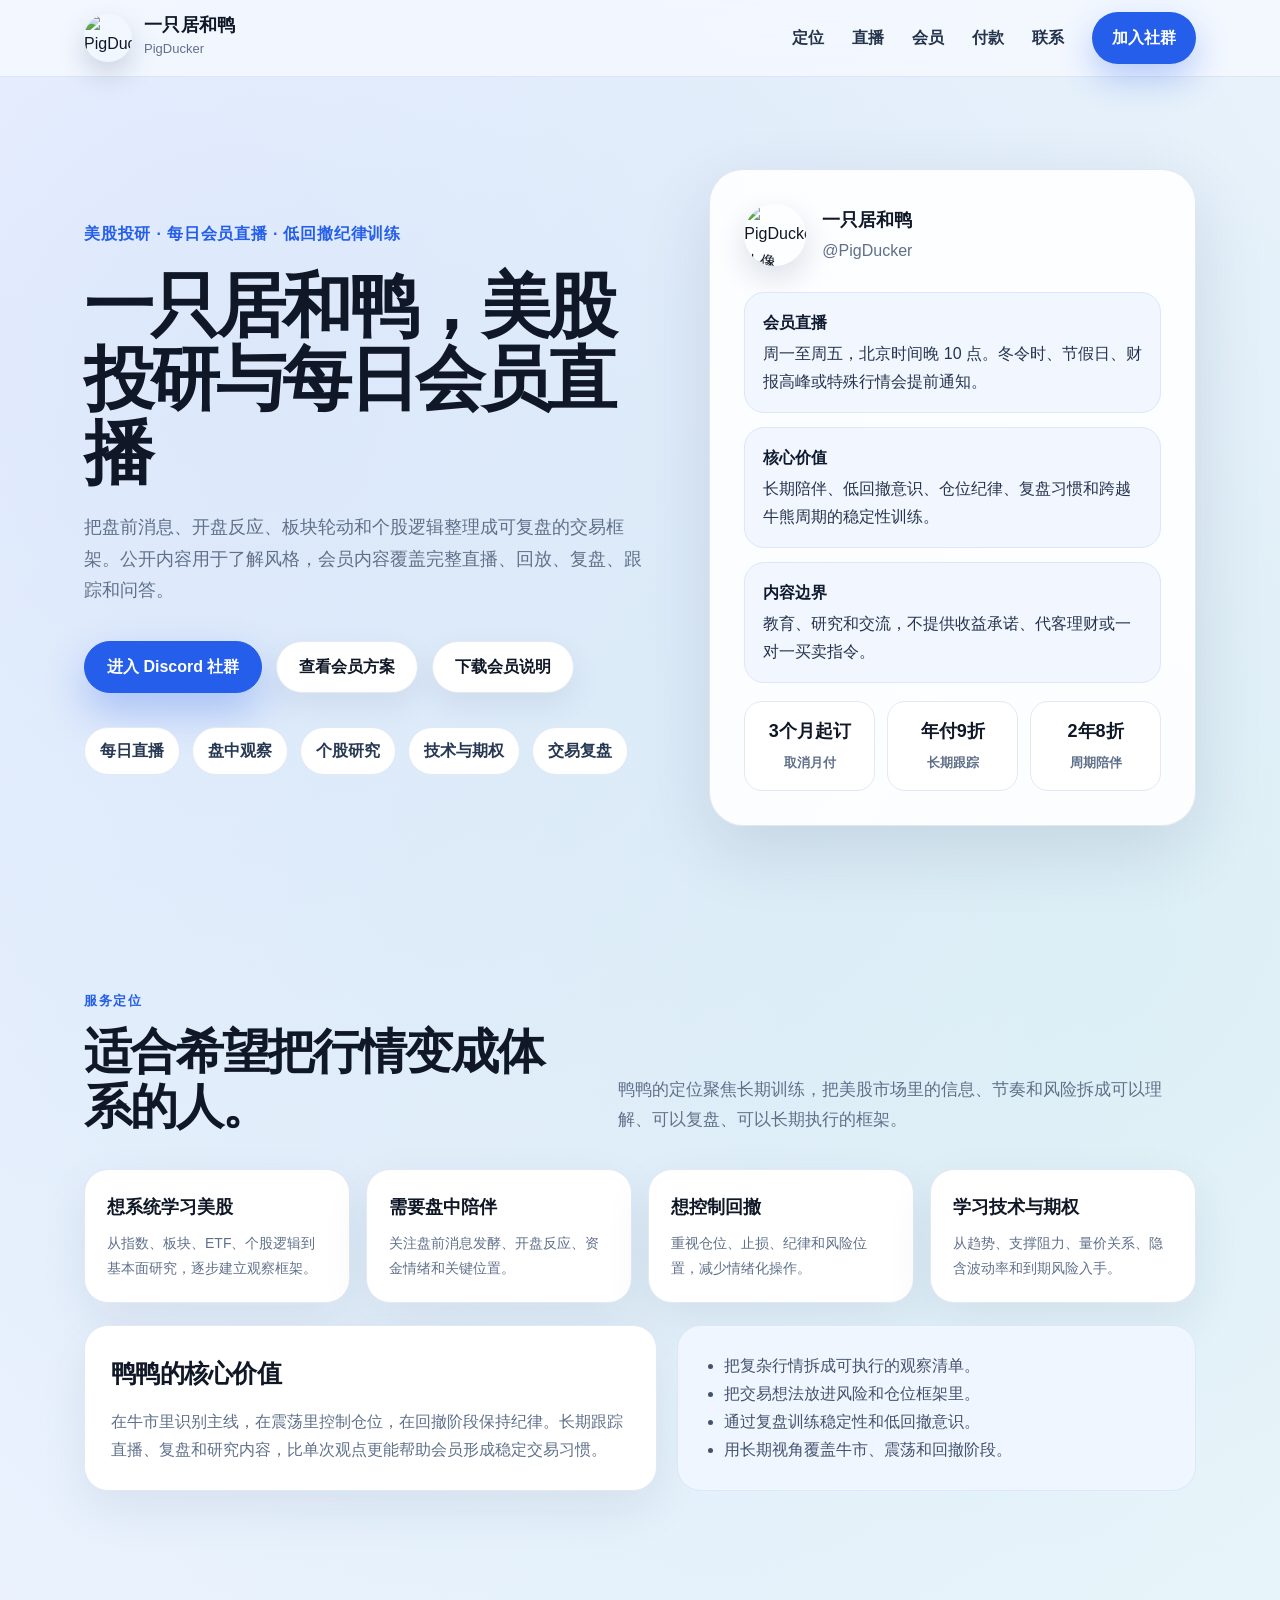
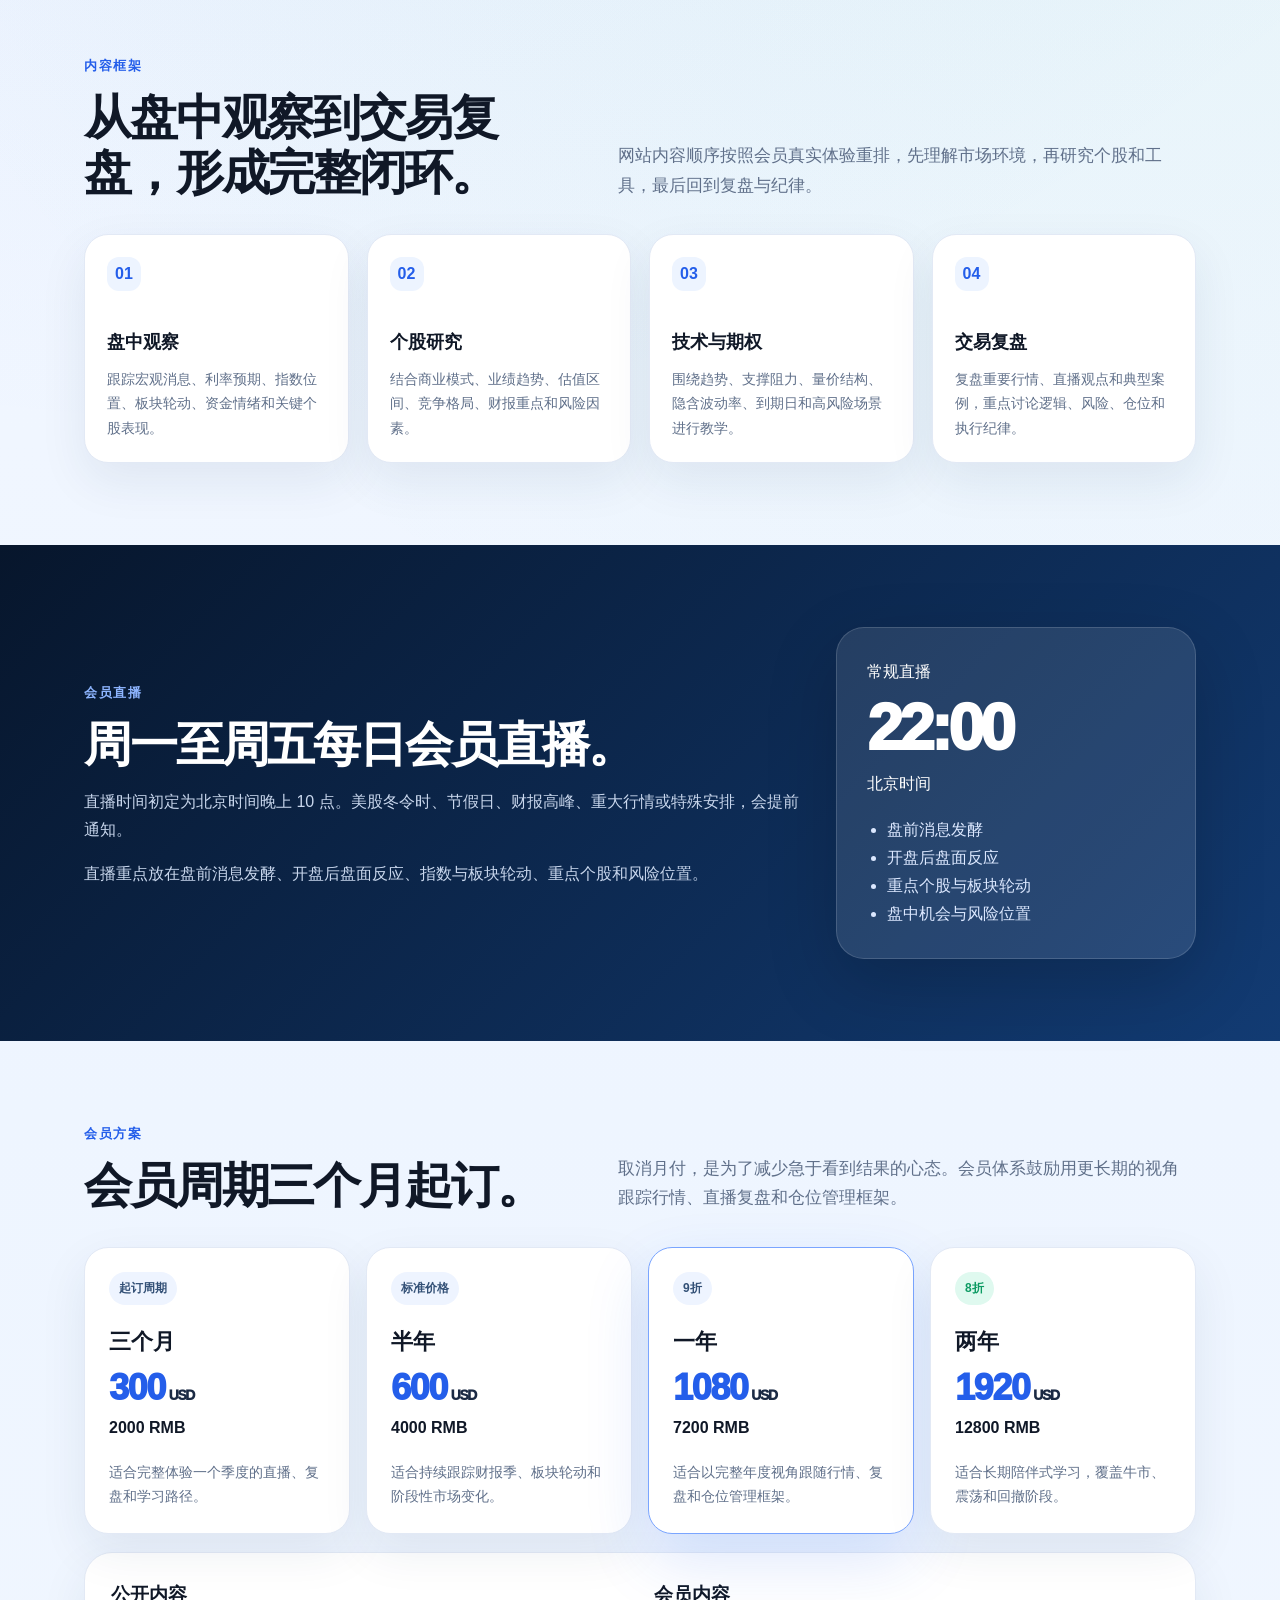
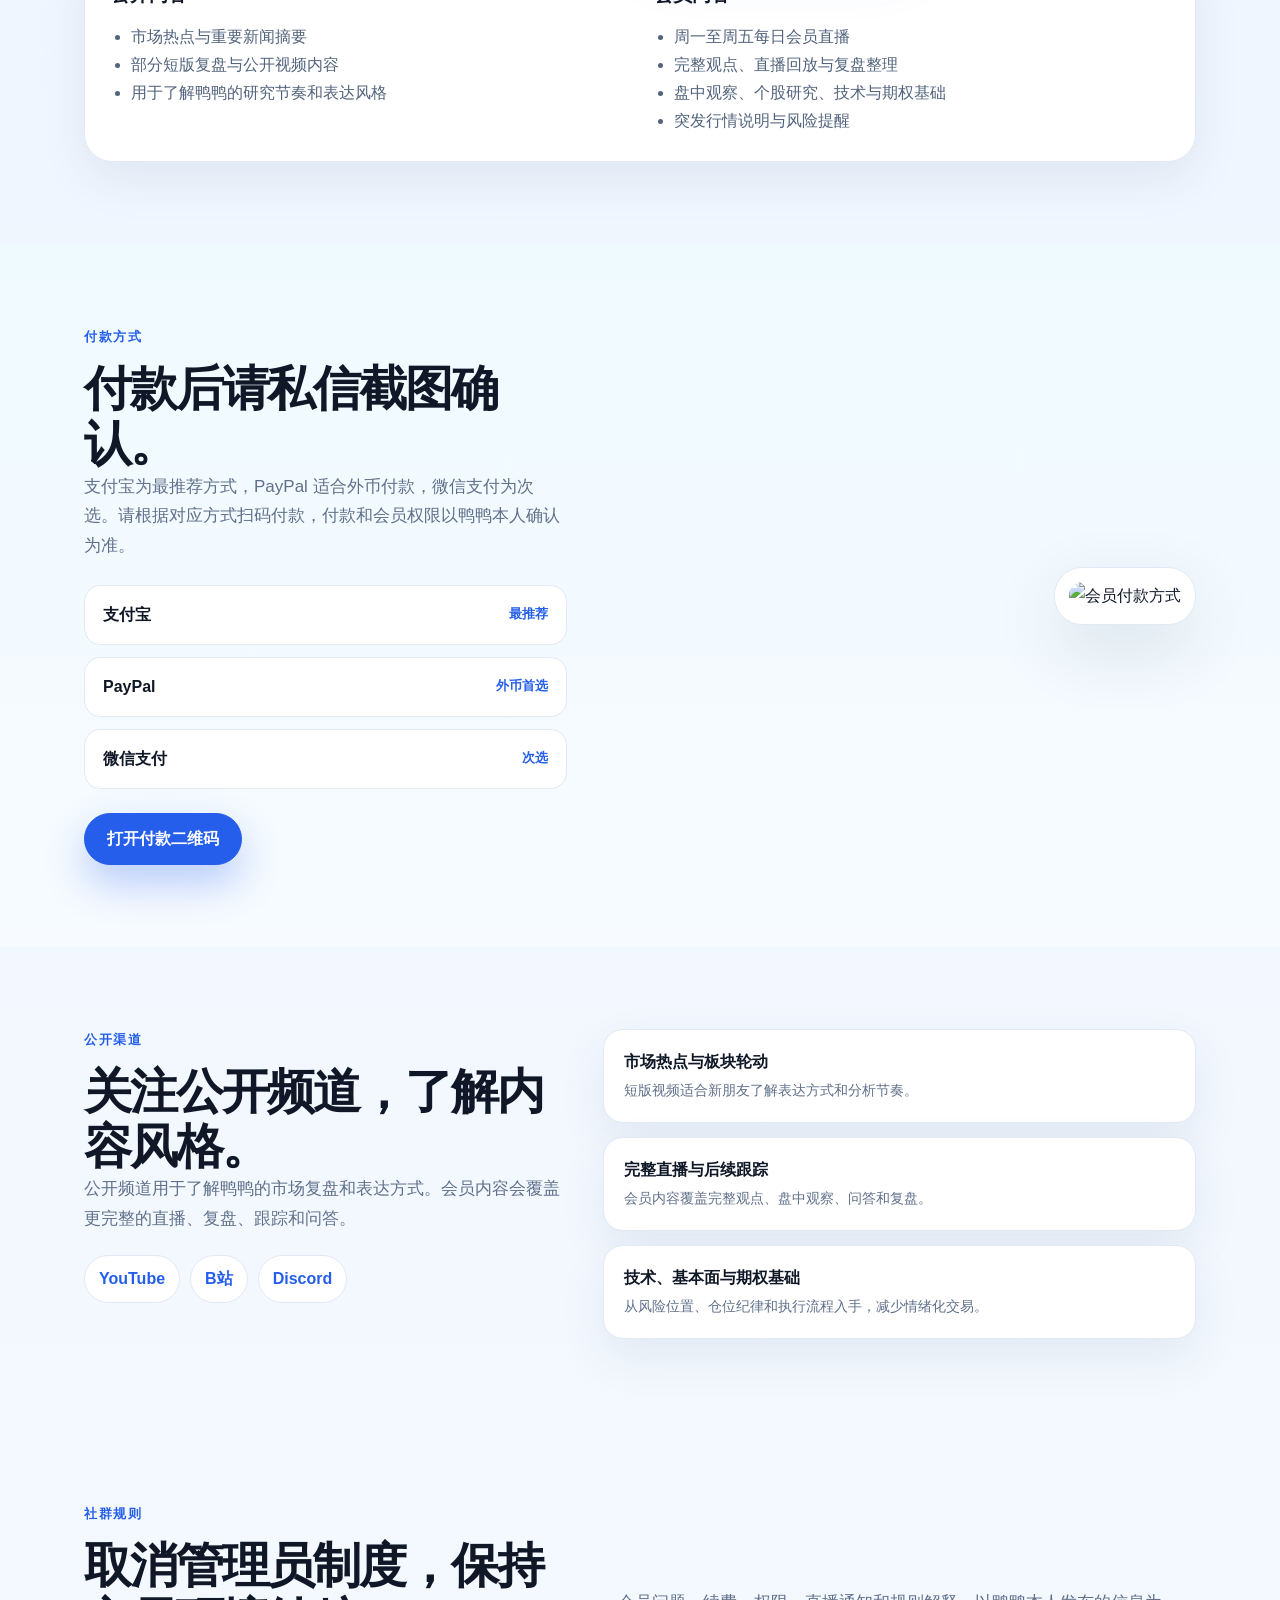
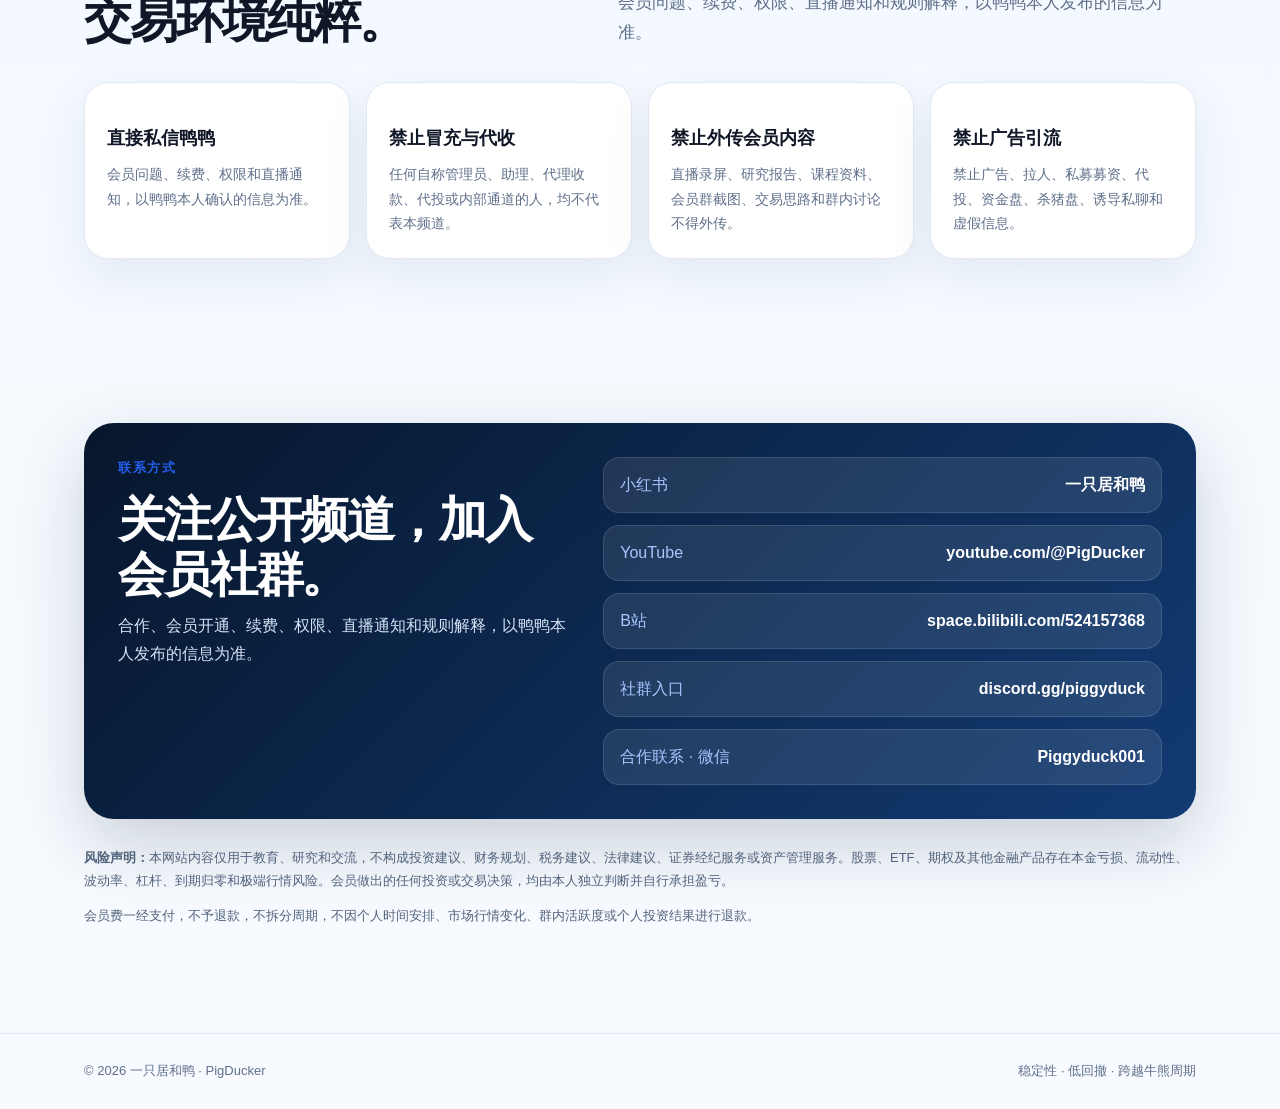
==== profile/index.html @ 7abf10de "Update index.html" ====
<!doctype html>
<html lang="zh-CN">
<head>
  <meta charset="utf-8" />
  <meta name="viewport" content="width=device-width, initial-scale=1" />
  <title>一只居和鸭 | 美股投研与每日会员直播</title>
  <meta name="description" content="一只居和鸭 PigDucker，美股投研、每日会员直播、盘中观察、个股研究、技术与期权基础、低回撤纪律训练。" />
  <meta name="keywords" content="一只居和鸭,PigDucker,美股,美股直播,美股研究,期权基础,低回撤,Discord社群" />
  <meta property="og:title" content="一只居和鸭 | 美股投研与每日会员直播" />
  <meta property="og:description" content="把盘前消息、开盘反应、板块轮动和个股逻辑整理成可复盘的交易框架。" />
  <meta property="og:image" content="img/social-card.svg" />
  <meta name="theme-color" content="#f4f7ff" />
  <link rel="icon" href="img/avatar.jpg" />
  <style>
    :root{
      --bg:#f4f7ff;
      --bg2:#eef6ff;
      --ink:#101827;
      --muted:#60708a;
      --soft:#e2e9f5;
      --card:#ffffff;
      --blue:#245eea;
      --blue2:#123a9f;
      --navy:#091b35;
      --green:#22c789;
      --shadow:0 24px 70px rgba(21,43,82,.12);
      --radius:28px;
      --max:1160px;
    }
    *{box-sizing:border-box}
    html{scroll-behavior:smooth}
    body{
      margin:0;
      font-family:ui-sans-serif,-apple-system,BlinkMacSystemFont,"Segoe UI","PingFang SC","Microsoft YaHei",Arial,sans-serif;
      color:var(--ink);
      background:
        radial-gradient(circle at 16% 6%,rgba(36,94,234,.10),transparent 30%),
        radial-gradient(circle at 88% 16%,rgba(34,199,137,.08),transparent 28%),
        linear-gradient(180deg,#f6f9ff 0%,#eef5ff 46%,#f7fbff 100%);
      line-height:1.75;
    }
    a{color:inherit;text-decoration:none}
    .wrap{max-width:var(--max);margin:0 auto;padding:0 24px}
    .nav{position:sticky;top:0;z-index:30;background:rgba(246,249,255,.82);backdrop-filter:blur(18px);border-bottom:1px solid rgba(126,151,191,.18)}
    .nav-inner{height:76px;display:flex;align-items:center;justify-content:space-between;gap:24px}
    .brand{display:flex;align-items:center;gap:12px;min-width:190px}
    .brand img{width:48px;height:48px;border-radius:50%;object-fit:cover;box-shadow:0 12px 28px rgba(15,43,91,.18)}
    .brand strong{display:block;font-size:18px;line-height:1.1;letter-spacing:.02em}
    .brand small{display:block;color:var(--muted);font-size:13px;margin-top:2px}
    .links{display:flex;align-items:center;gap:28px;font-weight:800;color:#25344d}
    .links a:hover{color:var(--blue)}
    .nav-cta{background:var(--blue);color:#fff;padding:12px 20px;border-radius:999px;box-shadow:0 14px 34px rgba(36,94,234,.30)}
    .hero{padding:92px 0 82px}
    .hero-grid{display:grid;grid-template-columns:1.08fr .92fr;gap:54px;align-items:center}
    .eyebrow{font-weight:900;color:var(--blue);letter-spacing:.05em;margin-bottom:22px}
    h1{font-size:clamp(42px,5.8vw,70px);line-height:1.05;margin:0 0 22px;letter-spacing:-.055em}
    .lead{font-size:18px;color:var(--muted);max-width:690px;margin:0}
    .actions{display:flex;flex-wrap:wrap;gap:14px;margin-top:34px}
    .btn{display:inline-flex;align-items:center;justify-content:center;min-height:52px;padding:0 22px;border-radius:999px;font-weight:900;border:1px solid var(--soft);background:#fff;box-shadow:0 12px 30px rgba(25,50,90,.08);transition:transform .18s ease,box-shadow .18s ease}
    .btn:hover{transform:translateY(-2px);box-shadow:0 18px 40px rgba(25,50,90,.13)}
    .btn.primary{background:var(--blue);color:#fff;border-color:var(--blue);box-shadow:0 18px 42px rgba(36,94,234,.30)}
    .chips{display:flex;flex-wrap:wrap;gap:12px;margin-top:34px}
    .chip{background:#fff;border:1px solid var(--soft);border-radius:999px;padding:9px 15px;font-weight:900;color:#273852}
    .profile-card{background:rgba(255,255,255,.90);border:1px solid rgba(126,151,191,.22);border-radius:34px;padding:34px;box-shadow:var(--shadow)}
    .profile-head{display:flex;align-items:center;gap:16px;margin-bottom:26px}
    .profile-head img{width:62px;height:62px;border-radius:50%;object-fit:cover;box-shadow:0 12px 30px rgba(15,43,91,.14)}
    .profile-head strong{font-size:18px;display:block}
    .profile-head span{color:var(--muted)}
    .value-list{display:grid;gap:14px;margin:0;padding:0;list-style:none}
    .value-list li{background:#f1f6ff;border:1px solid #dce7fb;border-radius:20px;padding:16px 18px;color:#25344d}
    .value-list b{display:block;color:#0f1b2f;margin-bottom:3px}
    .metrics{display:grid;grid-template-columns:repeat(3,1fr);gap:12px;margin-top:18px}
    .metric{border:1px solid var(--soft);border-radius:18px;padding:14px;text-align:center;background:#fff}
    .metric b{display:block;font-size:18px}
    .metric span{font-size:13px;color:var(--muted);font-weight:700}
    section{padding:82px 0}
    .section-head{display:grid;grid-template-columns:.92fr 1.08fr;gap:42px;align-items:end;margin-bottom:34px}
    .kicker{color:var(--blue);font-weight:900;font-size:13px;letter-spacing:.12em;margin-bottom:12px}
    h2{font-size:clamp(30px,4.2vw,48px);line-height:1.15;margin:0;letter-spacing:-.045em}
    .section-copy{margin:0;color:var(--muted);font-size:17px}
    .audience{display:grid;grid-template-columns:repeat(4,1fr);gap:16px}
    .mini-card,.flow-card,.rule-card{background:#fff;border:1px solid var(--soft);border-radius:24px;padding:22px;box-shadow:0 18px 48px rgba(25,50,90,.08)}
    .mini-card b,.flow-card h3,.rule-card h3{display:block;font-size:18px;margin-bottom:8px}
    .mini-card p,.flow-card p,.rule-card p{margin:0;color:var(--muted);font-size:14px}
    .flow{display:grid;grid-template-columns:repeat(4,1fr);gap:18px}
    .num{display:inline-grid;place-items:center;width:34px;height:34px;border-radius:12px;background:#edf4ff;color:var(--blue);font-weight:900;margin-bottom:18px}
    .quote-box{display:grid;grid-template-columns:1.05fr .95fr;gap:20px;align-items:stretch;margin-top:22px}
    .quote-main{background:#fff;border:1px solid var(--soft);border-radius:24px;padding:26px;box-shadow:0 18px 48px rgba(25,50,90,.08)}
    .quote-main h3{margin:0 0 12px;font-size:25px;letter-spacing:-.03em}
    .quote-main p{margin:0;color:var(--muted)}
    .bullet-box{background:#f0f6ff;border:1px solid #dbe7fb;border-radius:24px;padding:26px}
    .bullet-box ul{margin:0;padding-left:20px;color:#43536d}
    .dark{background:linear-gradient(135deg,#07162c,#123b73);color:#fff}
    .live-grid{display:grid;grid-template-columns:1fr 360px;gap:28px;align-items:center}
    .dark .kicker{color:#8eb5ff}
    .dark h2{color:#fff}
    .dark p{color:#c9d7ed}
    .time-card{background:rgba(255,255,255,.10);border:1px solid rgba(255,255,255,.15);border-radius:28px;padding:30px;box-shadow:0 24px 70px rgba(0,0,0,.18)}
    .time{font-size:64px;line-height:1;font-weight:950;letter-spacing:-.06em;margin:10px 0}
    .time-card ul{margin:18px 0 0;padding-left:20px;color:#dce8ff}
    .pricing{display:grid;grid-template-columns:repeat(4,1fr);gap:16px}
    .price-card{position:relative;background:#fff;border:1px solid var(--soft);border-radius:24px;padding:24px;box-shadow:0 18px 48px rgba(25,50,90,.08);overflow:hidden}
    .price-card.featured{border-color:#7aa5ff;box-shadow:0 26px 64px rgba(36,94,234,.15)}
    .label{display:inline-flex;padding:6px 10px;background:#eef4ff;color:#345177;border-radius:999px;font-size:12px;font-weight:900;margin-bottom:18px}
    .discount{background:#dff9ef;color:#0d9b63}
    .price-card h3{font-size:22px;margin:0 0 8px}
    .amount{font-size:36px;font-weight:950;color:var(--blue);line-height:1;letter-spacing:-.04em}
    .amount small{font-size:14px;color:#1b2a44;margin-left:4px}
    .rmb{font-weight:900;margin-top:8px}
    .price-card p{margin:18px 0 0;color:var(--muted);font-size:14px}
    .include{margin-top:18px;background:#fff;border:1px solid var(--soft);border-radius:28px;padding:26px;box-shadow:0 18px 48px rgba(25,50,90,.08);display:grid;grid-template-columns:1fr 1fr;gap:28px}
    .include h3{margin:0 0 12px}
    .include ul{margin:0;padding-left:20px;color:#52637c}
    .payment{background:linear-gradient(180deg,#effaff,#f7fbff)}
    .payment-grid{display:grid;grid-template-columns:.9fr 1.1fr;gap:38px;align-items:center}
    .pay-list{display:grid;gap:12px;margin:24px 0}
    .pay-row{display:flex;align-items:center;justify-content:space-between;background:#fff;border:1px solid var(--soft);border-radius:16px;padding:15px 18px;font-weight:900}
    .pay-row span{color:var(--blue);font-size:13px}
    .poster{background:#fff;border:1px solid var(--soft);border-radius:28px;padding:14px;box-shadow:var(--shadow);max-width:420px;margin-left:auto}
    .poster img{display:block;width:100%;border-radius:20px}
    .channels{display:grid;grid-template-columns:.9fr 1.1fr;gap:34px;align-items:start}
    .channel-stack{display:grid;gap:14px}
    .channel{display:flex;align-items:center;justify-content:space-between;gap:18px;background:#fff;border:1px solid var(--soft);border-radius:20px;padding:18px 20px;box-shadow:0 18px 48px rgba(25,50,90,.08)}
    .channel b{display:block}
    .channel span{color:var(--muted);font-size:14px;word-break:break-all}
    .open-buttons{display:flex;flex-wrap:wrap;gap:10px;margin-top:22px}
    .pill{display:inline-flex;align-items:center;justify-content:center;border:1px solid var(--soft);background:#fff;border-radius:999px;padding:9px 14px;font-weight:900;color:var(--blue)}
    .rules{display:grid;grid-template-columns:repeat(4,1fr);gap:16px}
    .contact{padding-bottom:92px}
    .contact-panel{background:linear-gradient(135deg,#07162c,#123b73);border-radius:30px;color:#fff;padding:34px;display:grid;grid-template-columns:.9fr 1.1fr;gap:28px;box-shadow:0 26px 70px rgba(7,22,44,.18)}
    .contact-panel p{color:#d4e2f7;margin:10px 0 0}
    .contact-list{display:grid;gap:12px}
    .contact-row{display:flex;justify-content:space-between;gap:16px;background:rgba(255,255,255,.09);border:1px solid rgba(255,255,255,.12);border-radius:16px;padding:13px 16px}
    .contact-row span:first-child{color:#a9c5ff}
    .contact-row span:last-child{font-weight:900;text-align:right;word-break:break-all}
    .risk{margin-top:28px;color:#52637c;font-size:13px}
    footer{border-top:1px solid var(--soft);padding:26px 0;color:var(--muted);font-size:13px}
    .footer-inner{display:flex;justify-content:space-between;gap:18px;flex-wrap:wrap}
    @media (max-width:980px){
      .links a:not(.nav-cta){display:none}
      .hero-grid,.section-head,.quote-box,.live-grid,.payment-grid,.channels,.contact-panel{grid-template-columns:1fr}
      .profile-card{padding:24px}
      .audience,.flow,.pricing,.rules{grid-template-columns:1fr 1fr}
      .poster{margin:0;max-width:520px}
      .time-card{max-width:420px}
    }
    @media (max-width:640px){
      .wrap{padding:0 18px}
      .nav-inner{height:70px}
      .brand img{width:42px;height:42px}
      .brand strong{font-size:16px}
      .hero{padding:54px 0 56px}
      .actions .btn{width:100%}
      .audience,.flow,.pricing,.rules,.include{grid-template-columns:1fr}
      .metrics{grid-template-columns:1fr}
      .time{font-size:52px}
      .channel{align-items:flex-start;flex-direction:column}
      .contact-row{flex-direction:column}
      h1{font-size:42px}
    }
  </style>
</head>
<body>
  <header class="nav">
    <div class="wrap nav-inner">
      <a class="brand" href="#top" aria-label="返回首页">
        <img src="img/avatar.jpg" alt="PigDucker 头像" />
        <span><strong>一只居和鸭</strong><small>PigDucker</small></span>
      </a>
      <nav class="links" aria-label="主导航">
        <a href="#position">定位</a>
        <a href="#live">直播</a>
        <a href="#member">会员</a>
        <a href="#payment">付款</a>
        <a href="#contact">联系</a>
        <a class="nav-cta" href="https://discord.gg/piggyduck" target="_blank" rel="noopener">加入社群</a>
      </nav>
    </div>
  </header>

  <main id="top">
    <section class="hero">
      <div class="wrap hero-grid">
        <div>
          <div class="eyebrow">美股投研 · 每日会员直播 · 低回撤纪律训练</div>
          <h1>一只居和鸭，美股投研与每日会员直播</h1>
          <p class="lead">把盘前消息、开盘反应、板块轮动和个股逻辑整理成可复盘的交易框架。公开内容用于了解风格，会员内容覆盖完整直播、回放、复盘、跟踪和问答。</p>
          <div class="actions">
            <a class="btn primary" href="https://discord.gg/piggyduck" target="_blank" rel="noopener">进入 Discord 社群</a>
            <a class="btn" href="#member">查看会员方案</a>
            <a class="btn" href="member-rules-2025-v4.pdf" target="_blank" rel="noopener">下载会员说明</a>
          </div>
          <div class="chips">
            <span class="chip">每日直播</span>
            <span class="chip">盘中观察</span>
            <span class="chip">个股研究</span>
            <span class="chip">技术与期权</span>
            <span class="chip">交易复盘</span>
          </div>
        </div>

        <aside class="profile-card" aria-label="频道摘要">
          <div class="profile-head">
            <img src="img/avatar.jpg" alt="PigDucker 头像" />
            <div><strong>一只居和鸭</strong><span>@PigDucker</span></div>
          </div>
          <ul class="value-list">
            <li><b>会员直播</b>周一至周五，北京时间晚 10 点。冬令时、节假日、财报高峰或特殊行情会提前通知。</li>
            <li><b>核心价值</b>长期陪伴、低回撤意识、仓位纪律、复盘习惯和跨越牛熊周期的稳定性训练。</li>
            <li><b>内容边界</b>教育、研究和交流，不提供收益承诺、代客理财或一对一买卖指令。</li>
          </ul>
          <div class="metrics">
            <div class="metric"><b>3个月起订</b><span>取消月付</span></div>
            <div class="metric"><b>年付9折</b><span>长期跟踪</span></div>
            <div class="metric"><b>2年8折</b><span>周期陪伴</span></div>
          </div>
        </aside>
      </div>
    </section>

    <section id="position">
      <div class="wrap">
        <div class="section-head">
          <div><div class="kicker">服务定位</div><h2>适合希望把行情变成体系的人。</h2></div>
          <p class="section-copy">鸭鸭的定位聚焦长期训练，把美股市场里的信息、节奏和风险拆成可以理解、可以复盘、可以长期执行的框架。</p>
        </div>
        <div class="audience">
          <article class="mini-card"><b>想系统学习美股</b><p>从指数、板块、ETF、个股逻辑到基本面研究，逐步建立观察框架。</p></article>
          <article class="mini-card"><b>需要盘中陪伴</b><p>关注盘前消息发酵、开盘反应、资金情绪和关键位置。</p></article>
          <article class="mini-card"><b>想控制回撤</b><p>重视仓位、止损、纪律和风险位置，减少情绪化操作。</p></article>
          <article class="mini-card"><b>学习技术与期权</b><p>从趋势、支撑阻力、量价关系、隐含波动率和到期风险入手。</p></article>
        </div>

        <div class="quote-box">
          <div class="quote-main">
            <h3>鸭鸭的核心价值</h3>
            <p>在牛市里识别主线，在震荡里控制仓位，在回撤阶段保持纪律。长期跟踪直播、复盘和研究内容，比单次观点更能帮助会员形成稳定交易习惯。</p>
          </div>
          <div class="bullet-box">
            <ul>
              <li>把复杂行情拆成可执行的观察清单。</li>
              <li>把交易想法放进风险和仓位框架里。</li>
              <li>通过复盘训练稳定性和低回撤意识。</li>
              <li>用长期视角覆盖牛市、震荡和回撤阶段。</li>
            </ul>
          </div>
        </div>
      </div>
    </section>

    <section>
      <div class="wrap">
        <div class="section-head">
          <div><div class="kicker">内容框架</div><h2>从盘中观察到交易复盘，形成完整闭环。</h2></div>
          <p class="section-copy">网站内容顺序按照会员真实体验重排，先理解市场环境，再研究个股和工具，最后回到复盘与纪律。</p>
        </div>
        <div class="flow">
          <article class="flow-card"><span class="num">01</span><h3>盘中观察</h3><p>跟踪宏观消息、利率预期、指数位置、板块轮动、资金情绪和关键个股表现。</p></article>
          <article class="flow-card"><span class="num">02</span><h3>个股研究</h3><p>结合商业模式、业绩趋势、估值区间、竞争格局、财报重点和风险因素。</p></article>
          <article class="flow-card"><span class="num">03</span><h3>技术与期权</h3><p>围绕趋势、支撑阻力、量价结构、隐含波动率、到期日和高风险场景进行教学。</p></article>
          <article class="flow-card"><span class="num">04</span><h3>交易复盘</h3><p>复盘重要行情、直播观点和典型案例，重点讨论逻辑、风险、仓位和执行纪律。</p></article>
        </div>
      </div>
    </section>

    <section id="live" class="dark">
      <div class="wrap live-grid">
        <div>
          <div class="kicker">会员直播</div>
          <h2>周一至周五每日会员直播。</h2>
          <p>直播时间初定为北京时间晚上 10 点。美股冬令时、节假日、财报高峰、重大行情或特殊安排，会提前通知。</p>
          <p>直播重点放在盘前消息发酵、开盘后盘面反应、指数与板块轮动、重点个股和风险位置。</p>
        </div>
        <aside class="time-card">
          <div>常规直播</div>
          <div class="time">22:00</div>
          <div>北京时间</div>
          <ul>
            <li>盘前消息发酵</li>
            <li>开盘后盘面反应</li>
            <li>重点个股与板块轮动</li>
            <li>盘中机会与风险位置</li>
          </ul>
        </aside>
      </div>
    </section>

    <section id="member">
      <div class="wrap">
        <div class="section-head">
          <div><div class="kicker">会员方案</div><h2>会员周期三个月起订。</h2></div>
          <p class="section-copy">取消月付，是为了减少急于看到结果的心态。会员体系鼓励用更长期的视角跟踪行情、直播复盘和仓位管理框架。</p>
        </div>
        <div class="pricing">
          <article class="price-card"><span class="label">起订周期</span><h3>三个月</h3><div class="amount">300<small>USD</small></div><div class="rmb">2000 RMB</div><p>适合完整体验一个季度的直播、复盘和学习路径。</p></article>
          <article class="price-card"><span class="label">标准价格</span><h3>半年</h3><div class="amount">600<small>USD</small></div><div class="rmb">4000 RMB</div><p>适合持续跟踪财报季、板块轮动和阶段性市场变化。</p></article>
          <article class="price-card featured"><span class="label">9折</span><h3>一年</h3><div class="amount">1080<small>USD</small></div><div class="rmb">7200 RMB</div><p>适合以完整年度视角跟随行情、复盘和仓位管理框架。</p></article>
          <article class="price-card"><span class="label discount">8折</span><h3>两年</h3><div class="amount">1920<small>USD</small></div><div class="rmb">12800 RMB</div><p>适合长期陪伴式学习，覆盖牛市、震荡和回撤阶段。</p></article>
        </div>
        <div class="include">
          <div>
            <h3>公开内容</h3>
            <ul>
              <li>市场热点与重要新闻摘要</li>
              <li>部分短版复盘与公开视频内容</li>
              <li>用于了解鸭鸭的研究节奏和表达风格</li>
            </ul>
          </div>
          <div>
            <h3>会员内容</h3>
            <ul>
              <li>周一至周五每日会员直播</li>
              <li>完整观点、直播回放与复盘整理</li>
              <li>盘中观察、个股研究、技术与期权基础</li>
              <li>突发行情说明与风险提醒</li>
            </ul>
          </div>
        </div>
      </div>
    </section>

    <section id="payment" class="payment">
      <div class="wrap payment-grid">
        <div>
          <div class="kicker">付款方式</div>
          <h2>付款后请私信截图确认。</h2>
          <p class="section-copy">支付宝为最推荐方式，PayPal 适合外币付款，微信支付为次选。请根据对应方式扫码付款，付款和会员权限以鸭鸭本人确认为准。</p>
          <div class="pay-list">
            <div class="pay-row">支付宝 <span>最推荐</span></div>
            <div class="pay-row">PayPal <span>外币首选</span></div>
            <div class="pay-row">微信支付 <span>次选</span></div>
          </div>
          <a class="btn primary" href="img/payment-methods.png" target="_blank" rel="noopener">打开付款二维码</a>
        </div>
        <aside class="poster"><img src="img/payment-methods.png" alt="会员付款方式" /></aside>
      </div>
    </section>

    <section>
      <div class="wrap channels">
        <div>
          <div class="kicker">公开渠道</div>
          <h2>关注公开频道，了解内容风格。</h2>
          <p class="section-copy">公开频道用于了解鸭鸭的市场复盘和表达方式。会员内容会覆盖更完整的直播、复盘、跟踪和问答。</p>
          <div class="open-buttons">
            <a class="pill" href="https://youtube.com/@PigDucker" target="_blank" rel="noopener">YouTube</a>
            <a class="pill" href="https://space.bilibili.com/524157368" target="_blank" rel="noopener">B站</a>
            <a class="pill" href="https://discord.gg/piggyduck" target="_blank" rel="noopener">Discord</a>
          </div>
        </div>
        <div class="channel-stack">
          <article class="channel"><div><b>市场热点与板块轮动</b><span>短版视频适合新朋友了解表达方式和分析节奏。</span></div></article>
          <article class="channel"><div><b>完整直播与后续跟踪</b><span>会员内容覆盖完整观点、盘中观察、问答和复盘。</span></div></article>
          <article class="channel"><div><b>技术、基本面与期权基础</b><span>从风险位置、仓位纪律和执行流程入手，减少情绪化交易。</span></div></article>
        </div>
      </div>
    </section>

    <section>
      <div class="wrap">
        <div class="section-head">
          <div><div class="kicker">社群规则</div><h2>取消管理员制度，保持交易环境纯粹。</h2></div>
          <p class="section-copy">会员问题、续费、权限、直播通知和规则解释，以鸭鸭本人发布的信息为准。</p>
        </div>
        <div class="rules">
          <article class="rule-card"><h3>直接私信鸭鸭</h3><p>会员问题、续费、权限和直播通知，以鸭鸭本人确认的信息为准。</p></article>
          <article class="rule-card"><h3>禁止冒充与代收</h3><p>任何自称管理员、助理、代理收款、代投或内部通道的人，均不代表本频道。</p></article>
          <article class="rule-card"><h3>禁止外传会员内容</h3><p>直播录屏、研究报告、课程资料、会员群截图、交易思路和群内讨论不得外传。</p></article>
          <article class="rule-card"><h3>禁止广告引流</h3><p>禁止广告、拉人、私募募资、代投、资金盘、杀猪盘、诱导私聊和虚假信息。</p></article>
        </div>
      </div>
    </section>

    <section id="contact" class="contact">
      <div class="wrap">
        <div class="contact-panel">
          <div>
            <div class="kicker">联系方式</div>
            <h2>关注公开频道，加入会员社群。</h2>
            <p>合作、会员开通、续费、权限、直播通知和规则解释，以鸭鸭本人发布的信息为准。</p>
          </div>
          <div class="contact-list">
            <div class="contact-row"><span>小红书</span><span>一只居和鸭</span></div>
            <a class="contact-row" href="https://youtube.com/@PigDucker" target="_blank" rel="noopener"><span>YouTube</span><span>youtube.com/@PigDucker</span></a>
            <a class="contact-row" href="https://space.bilibili.com/524157368" target="_blank" rel="noopener"><span>B站</span><span>space.bilibili.com/524157368</span></a>
            <a class="contact-row" href="https://discord.gg/piggyduck" target="_blank" rel="noopener"><span>社群入口</span><span>discord.gg/piggyduck</span></a>
            <div class="contact-row"><span>合作联系 · 微信</span><span>Piggyduck001</span></div>
          </div>
        </div>
        <div class="risk">
          <p><strong>风险声明：</strong>本网站内容仅用于教育、研究和交流，不构成投资建议、财务规划、税务建议、法律建议、证券经纪服务或资产管理服务。股票、ETF、期权及其他金融产品存在本金亏损、流动性、波动率、杠杆、到期归零和极端行情风险。会员做出的任何投资或交易决策，均由本人独立判断并自行承担盈亏。</p>
          <p>会员费一经支付，不予退款，不拆分周期，不因个人时间安排、市场行情变化、群内活跃度或个人投资结果进行退款。</p>
        </div>
      </div>
    </section>
  </main>

  <footer>
    <div class="wrap footer-inner">
      <div>© 2026 一只居和鸭 · PigDucker</div>
      <div>稳定性 · 低回撤 · 跨越牛熊周期</div>
    </div>
  </footer>
</body>
</html>
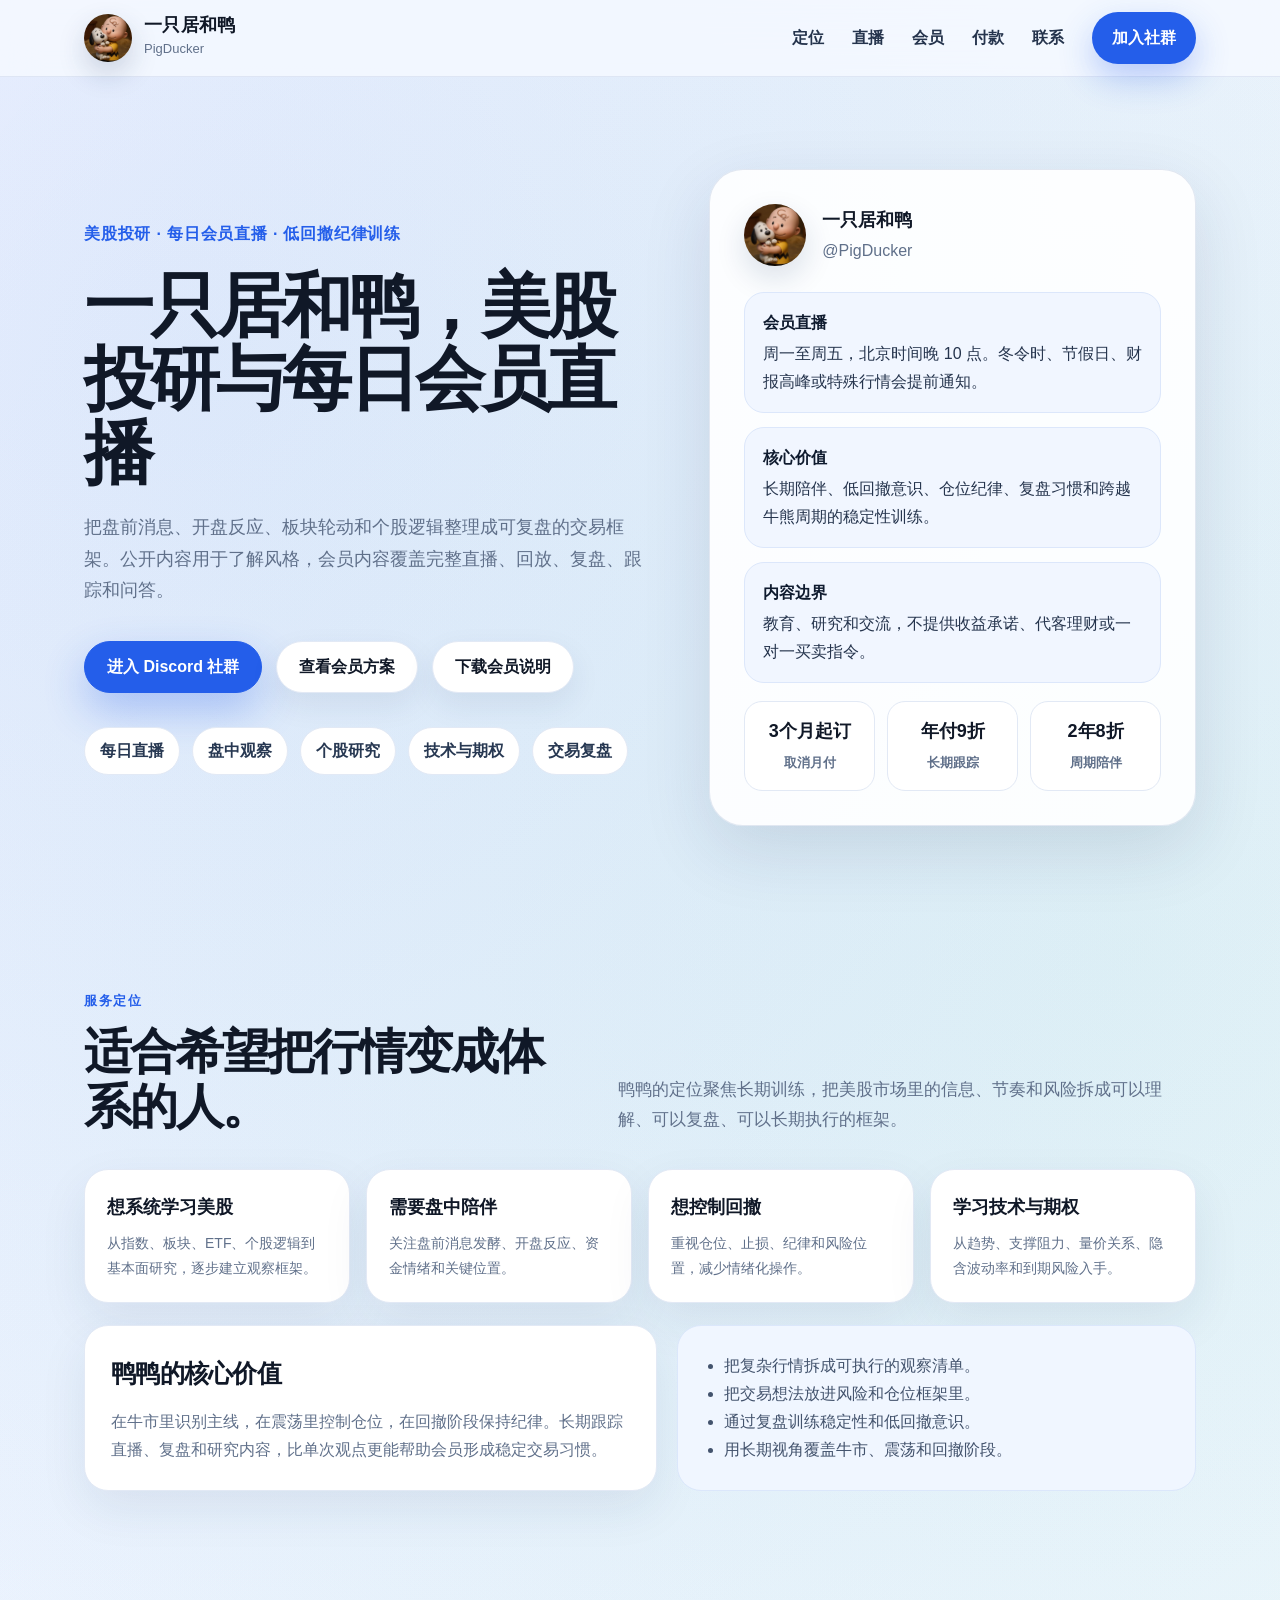
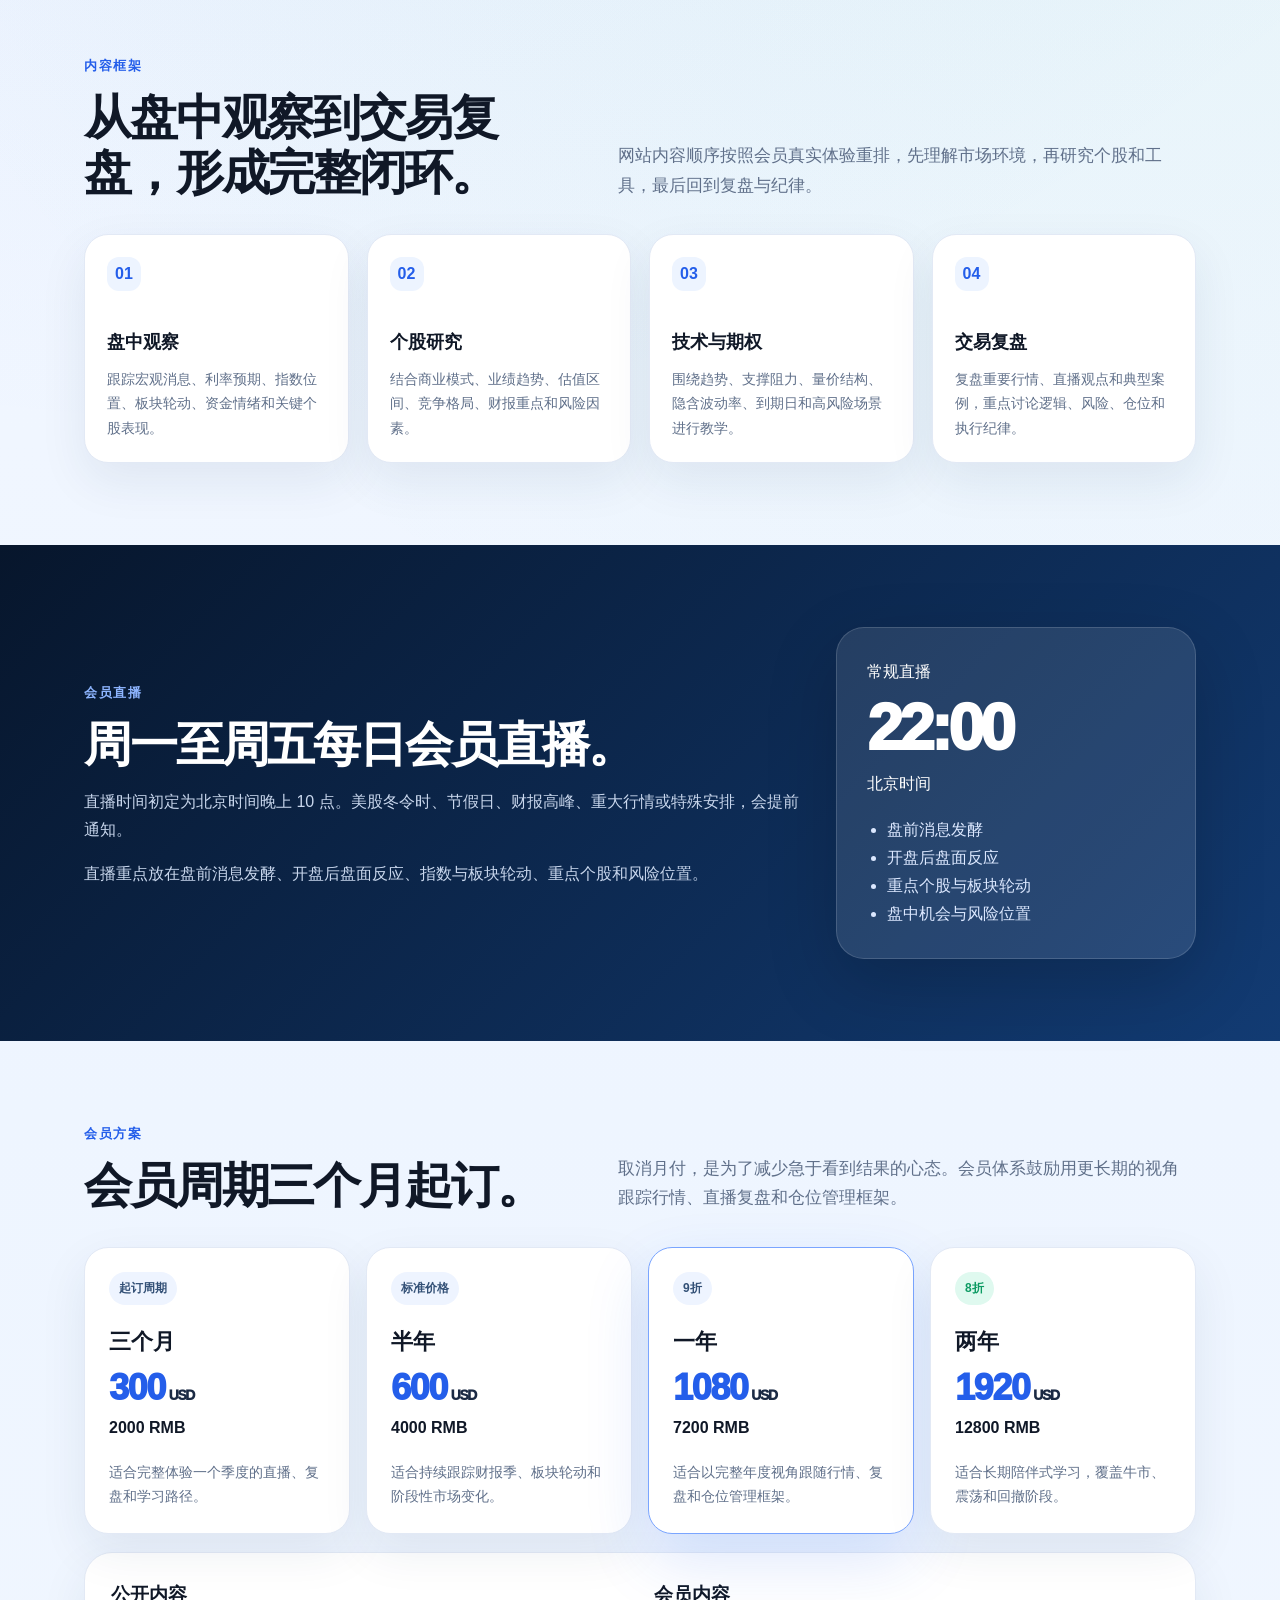
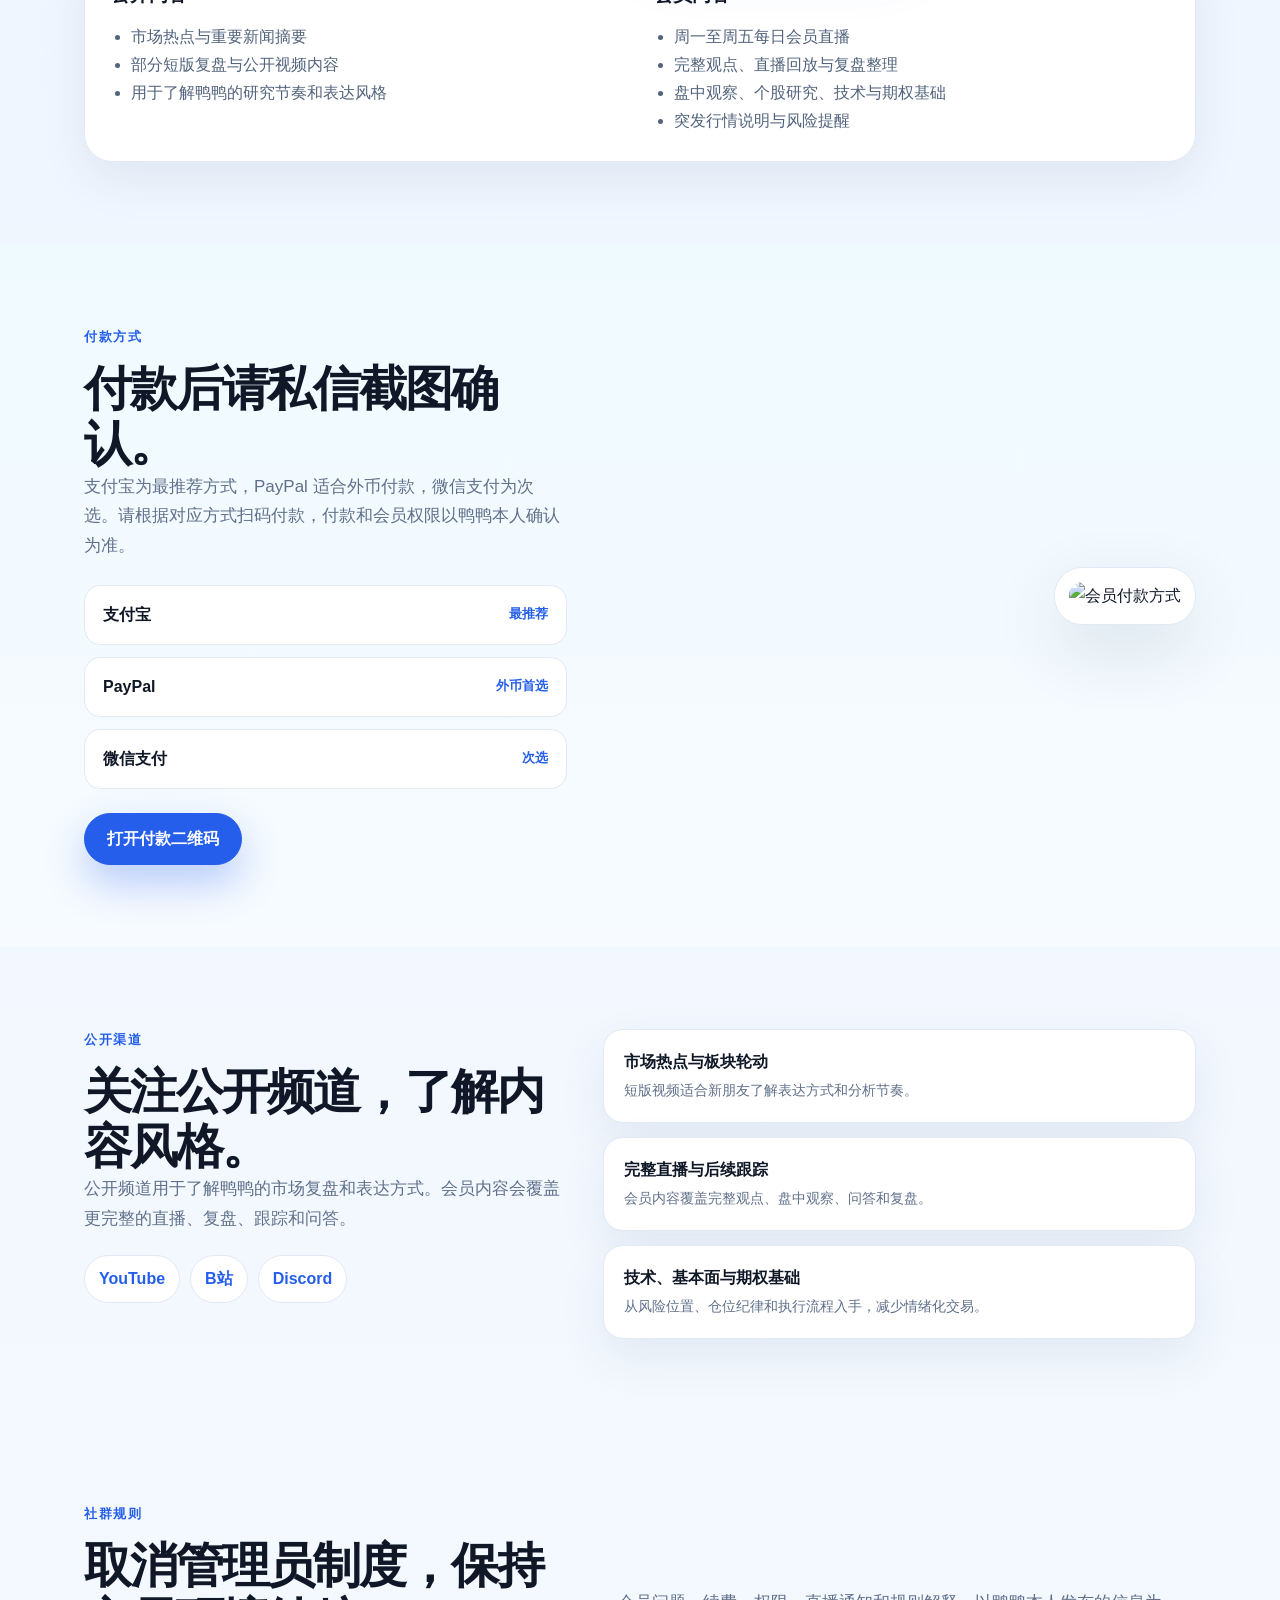
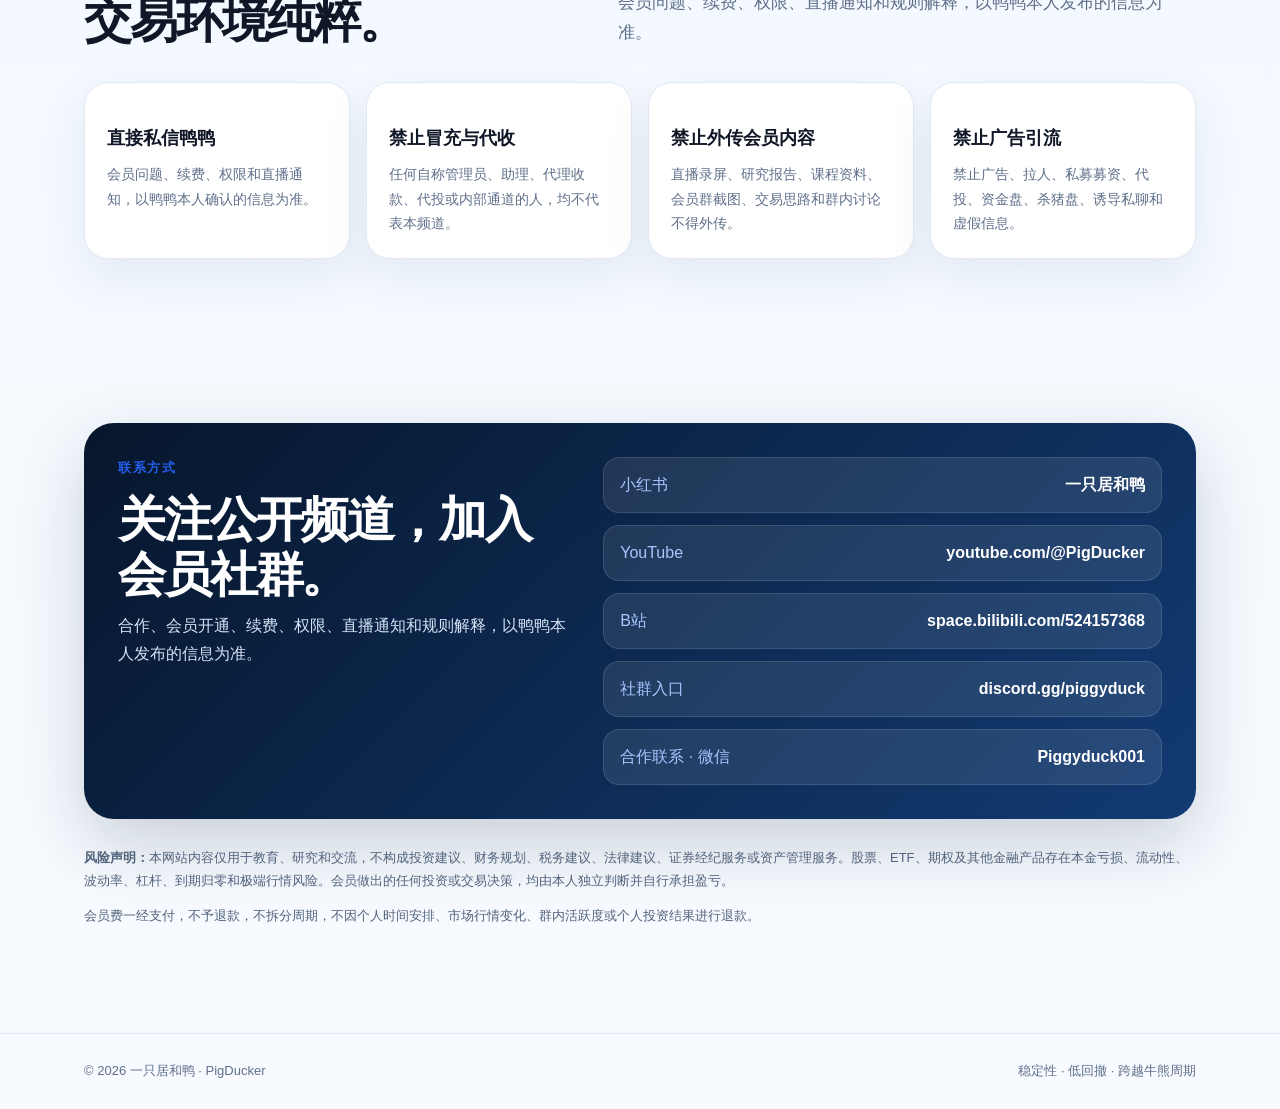
==== commit 4f86b96d: "Update index.html" ====
--- a/profile/index.html
+++ b/profile/index.html
@@ -10,7 +10,7 @@
   <meta property="og:description" content="把盘前消息、开盘反应、板块轮动和个股逻辑整理成可复盘的交易框架。" />
   <meta property="og:image" content="img/social-card.svg" />
   <meta name="theme-color" content="#f4f7ff" />
-  <link rel="icon" href="img/avatar.jpg" />
+  <link rel="icon" href="assets/img/avatar.jpg" />
   <style>
     :root{
       --bg:#f4f7ff;
@@ -164,7 +164,7 @@
   <header class="nav">
     <div class="wrap nav-inner">
       <a class="brand" href="#top" aria-label="返回首页">
-        <img src="img/avatar.jpg" alt="PigDucker 头像" />
+        <img src="assets/img/avatar.jpg" alt="PigDucker 头像" />
         <span><strong>一只居和鸭</strong><small>PigDucker</small></span>
       </a>
       <nav class="links" aria-label="主导航">
@@ -201,7 +201,7 @@
 
         <aside class="profile-card" aria-label="频道摘要">
           <div class="profile-head">
-            <img src="img/avatar.jpg" alt="PigDucker 头像" />
+            <img src="assets/img/avatar.jpg" alt="PigDucker 头像" />
             <div><strong>一只居和鸭</strong><span>@PigDucker</span></div>
           </div>
           <ul class="value-list">
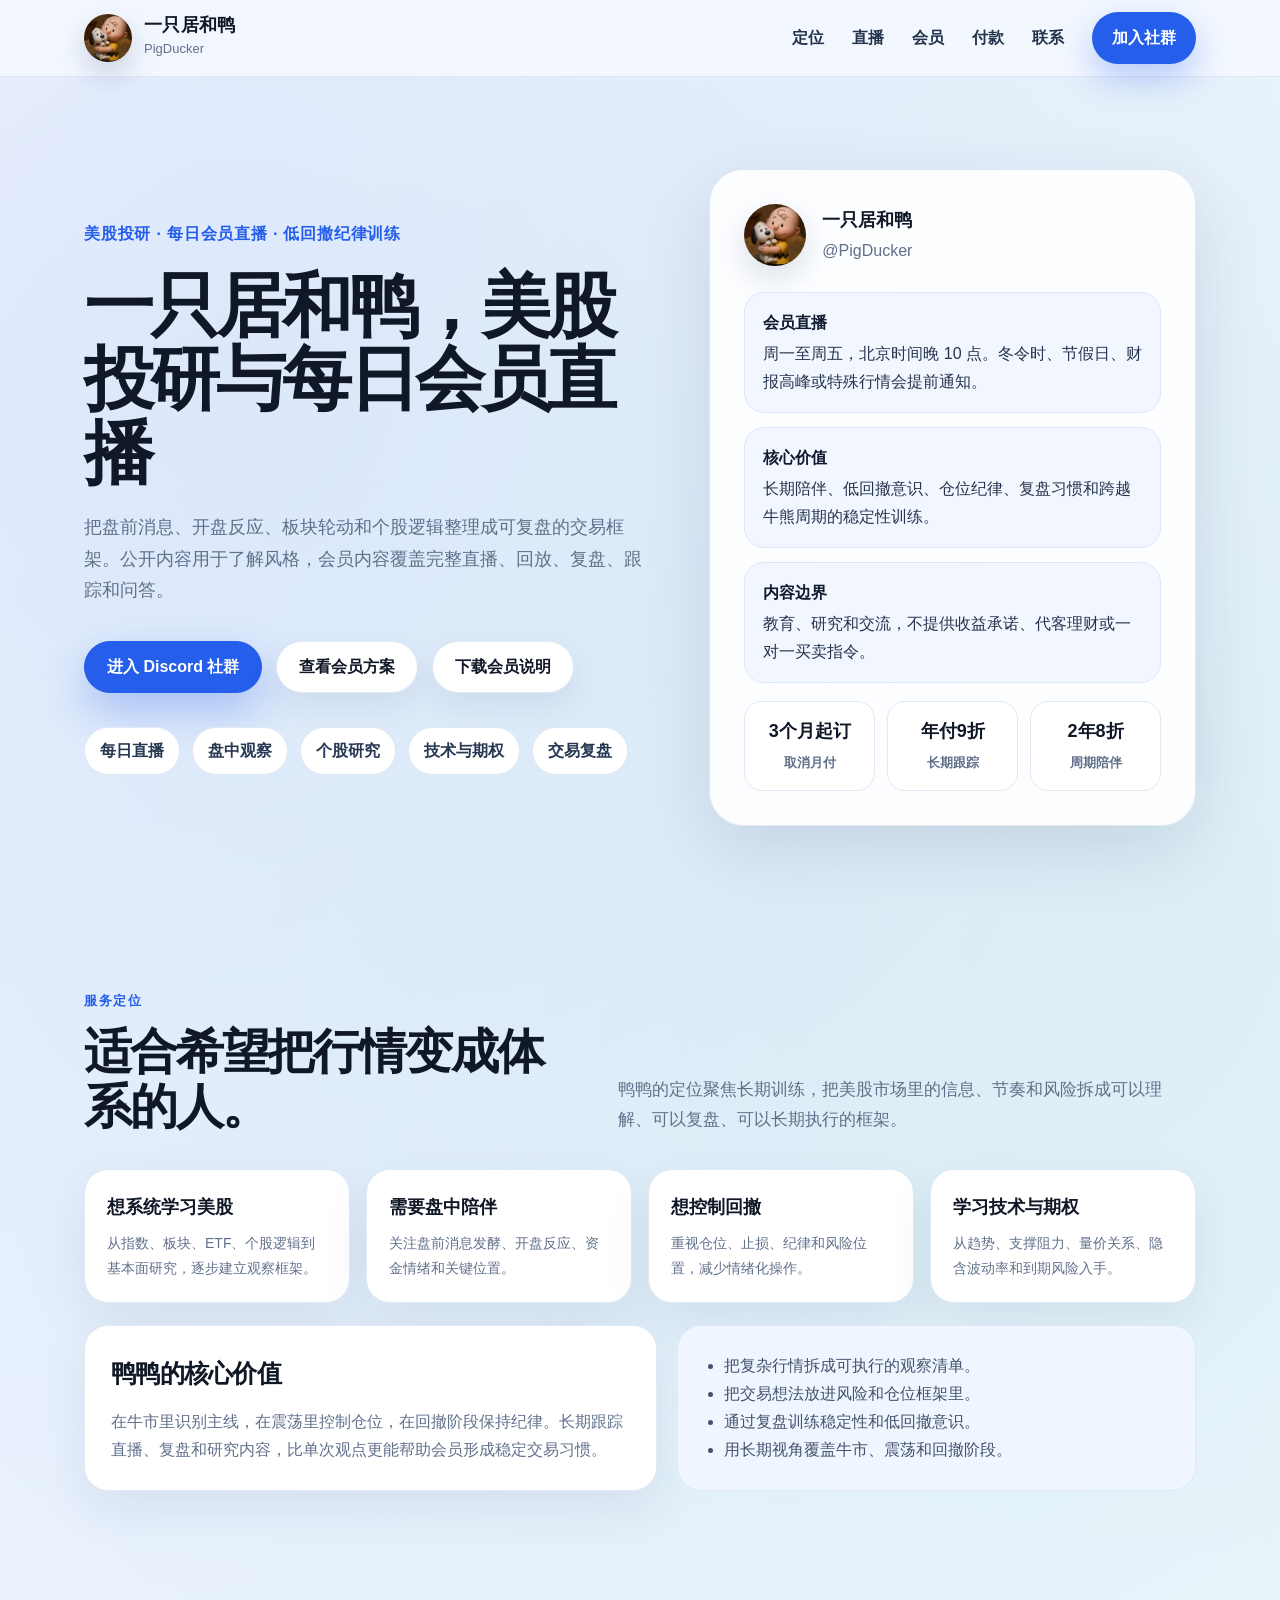
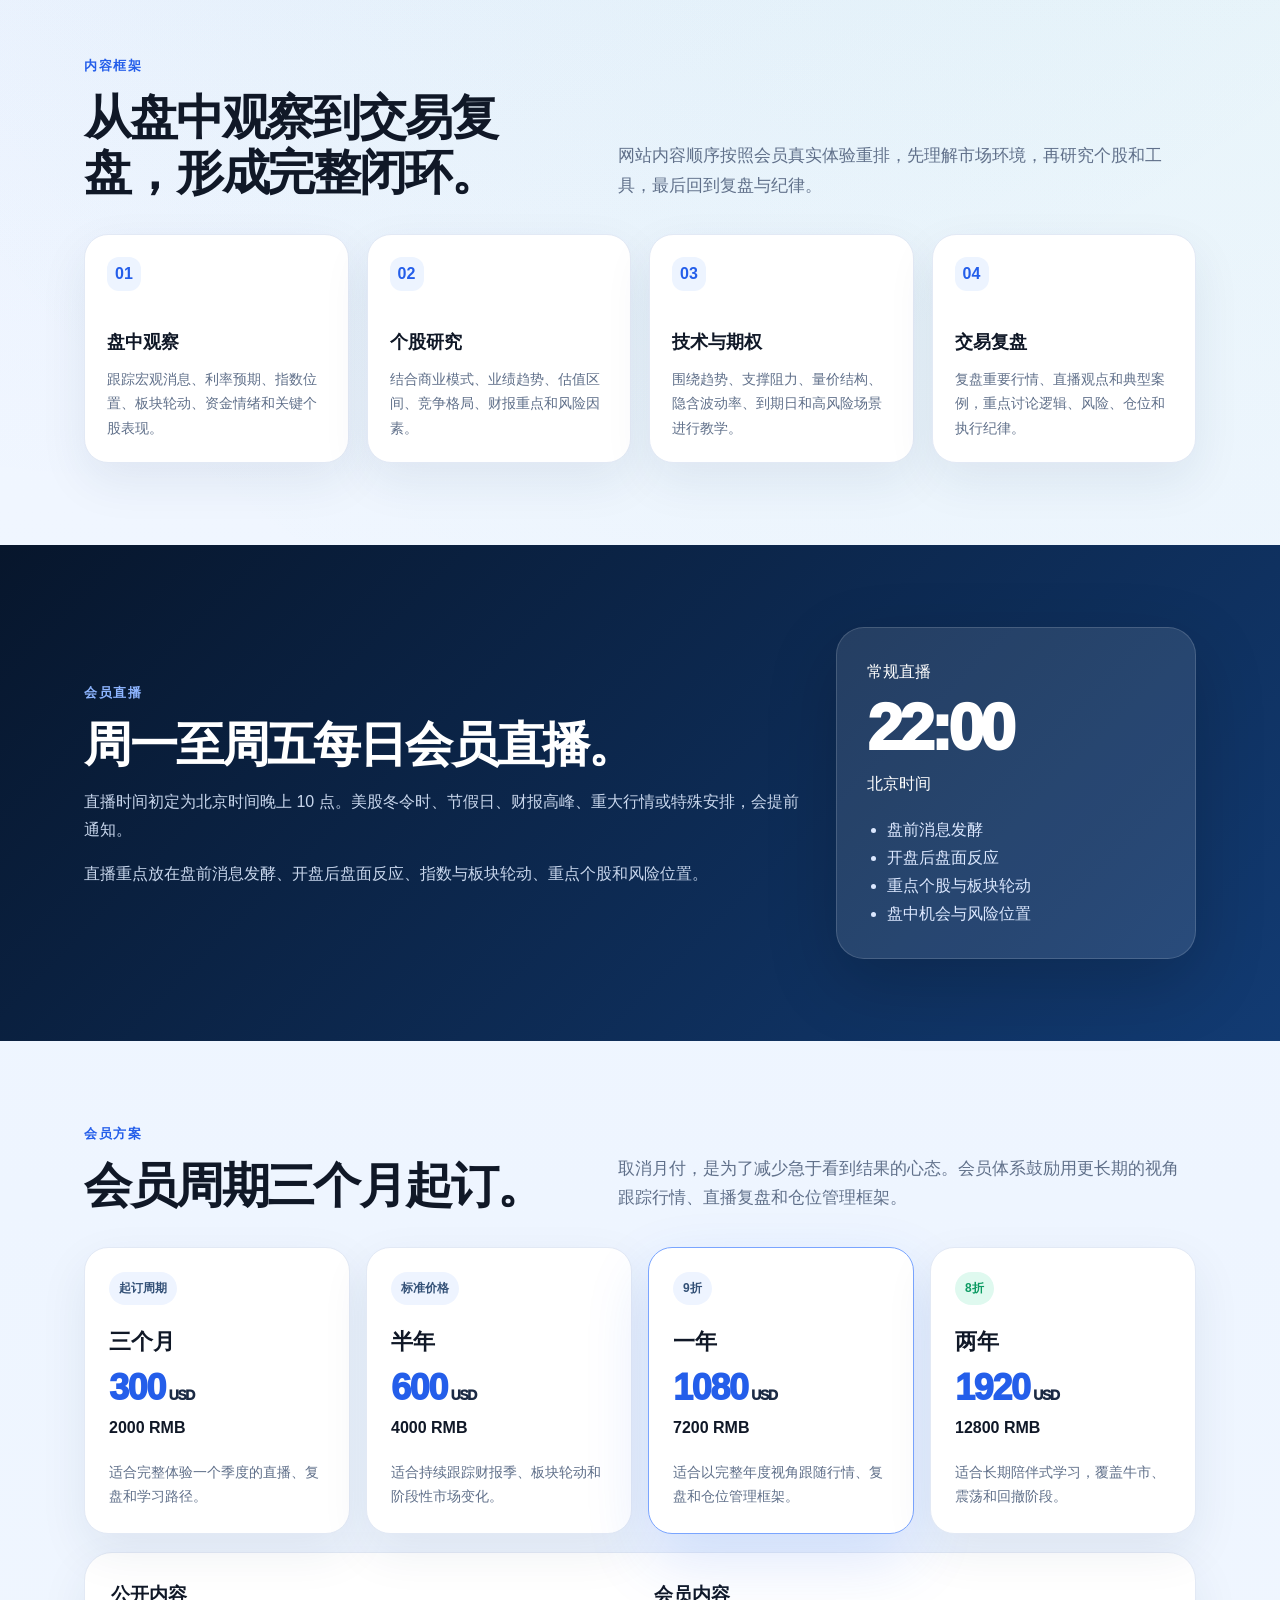
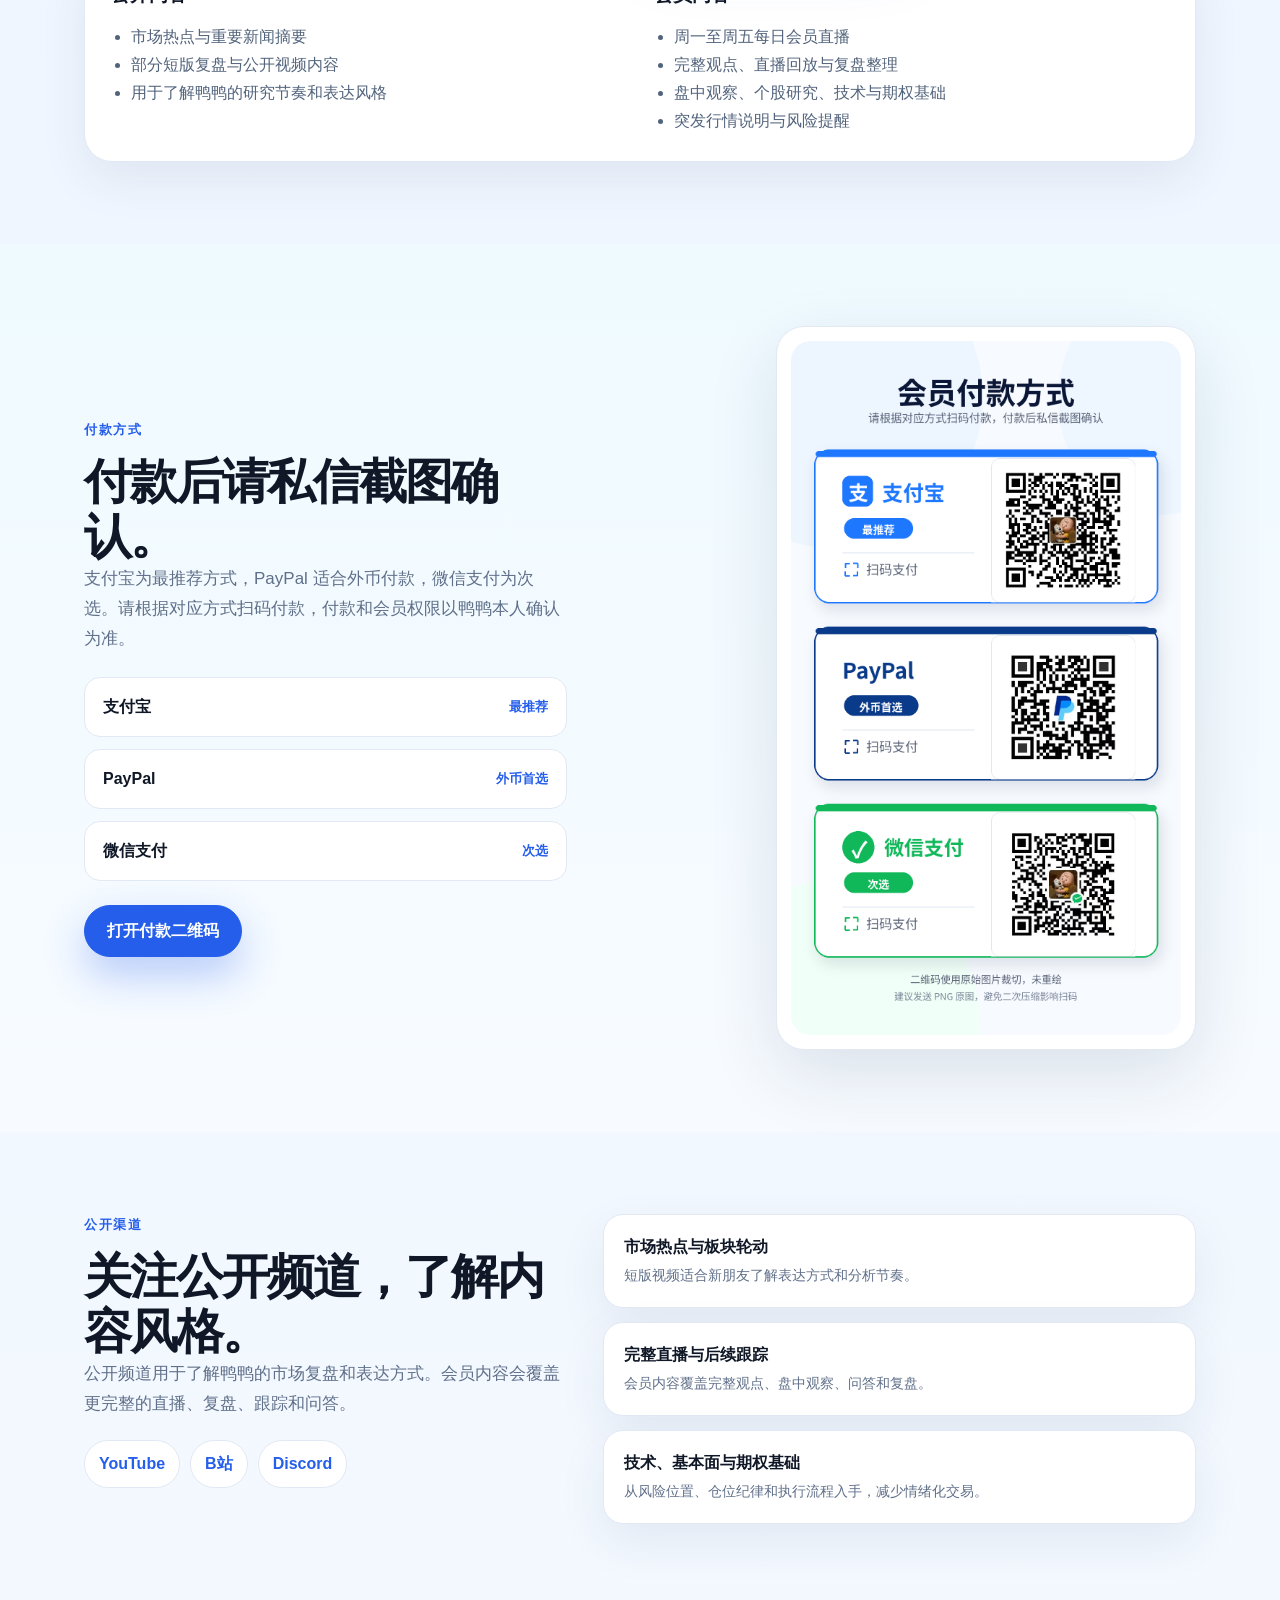
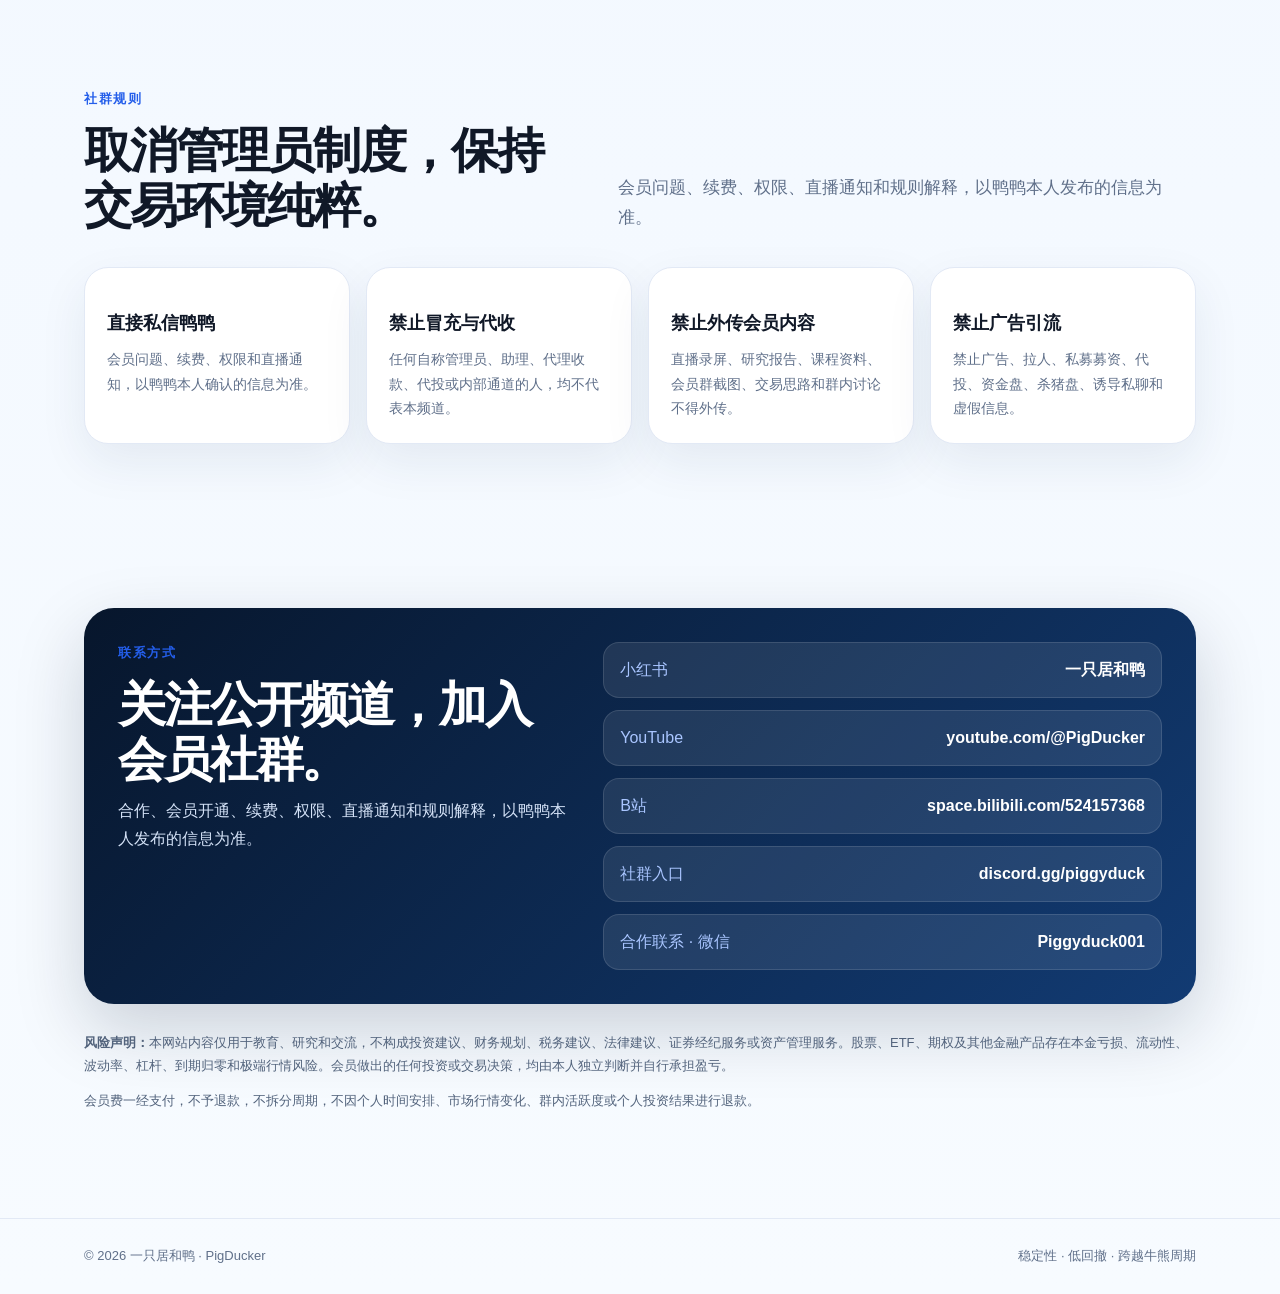
==== commit 18cb435e: "Update index.html" ====
--- a/profile/index.html
+++ b/profile/index.html
@@ -8,7 +8,7 @@
   <meta name="keywords" content="一只居和鸭,PigDucker,美股,美股直播,美股研究,期权基础,低回撤,Discord社群" />
   <meta property="og:title" content="一只居和鸭 | 美股投研与每日会员直播" />
   <meta property="og:description" content="把盘前消息、开盘反应、板块轮动和个股逻辑整理成可复盘的交易框架。" />
-  <meta property="og:image" content="img/social-card.svg" />
+  <meta property="og:image" content="assets/img/social-card.svg" />
   <meta name="theme-color" content="#f4f7ff" />
   <link rel="icon" href="assets/img/avatar.jpg" />
   <style>
@@ -330,9 +330,9 @@
             <div class="pay-row">PayPal <span>外币首选</span></div>
             <div class="pay-row">微信支付 <span>次选</span></div>
           </div>
-          <a class="btn primary" href="img/payment-methods.png" target="_blank" rel="noopener">打开付款二维码</a>
-        </div>
-        <aside class="poster"><img src="img/payment-methods.png" alt="会员付款方式" /></aside>
+          <a class="btn primary" href="assets/img/payment-methods.png" target="_blank" rel="noopener">打开付款二维码</a>
+        </div>
+        <aside class="poster"><img src="assets/img/payment-methods.png" alt="会员付款方式" /></aside>
       </div>
     </section>
 
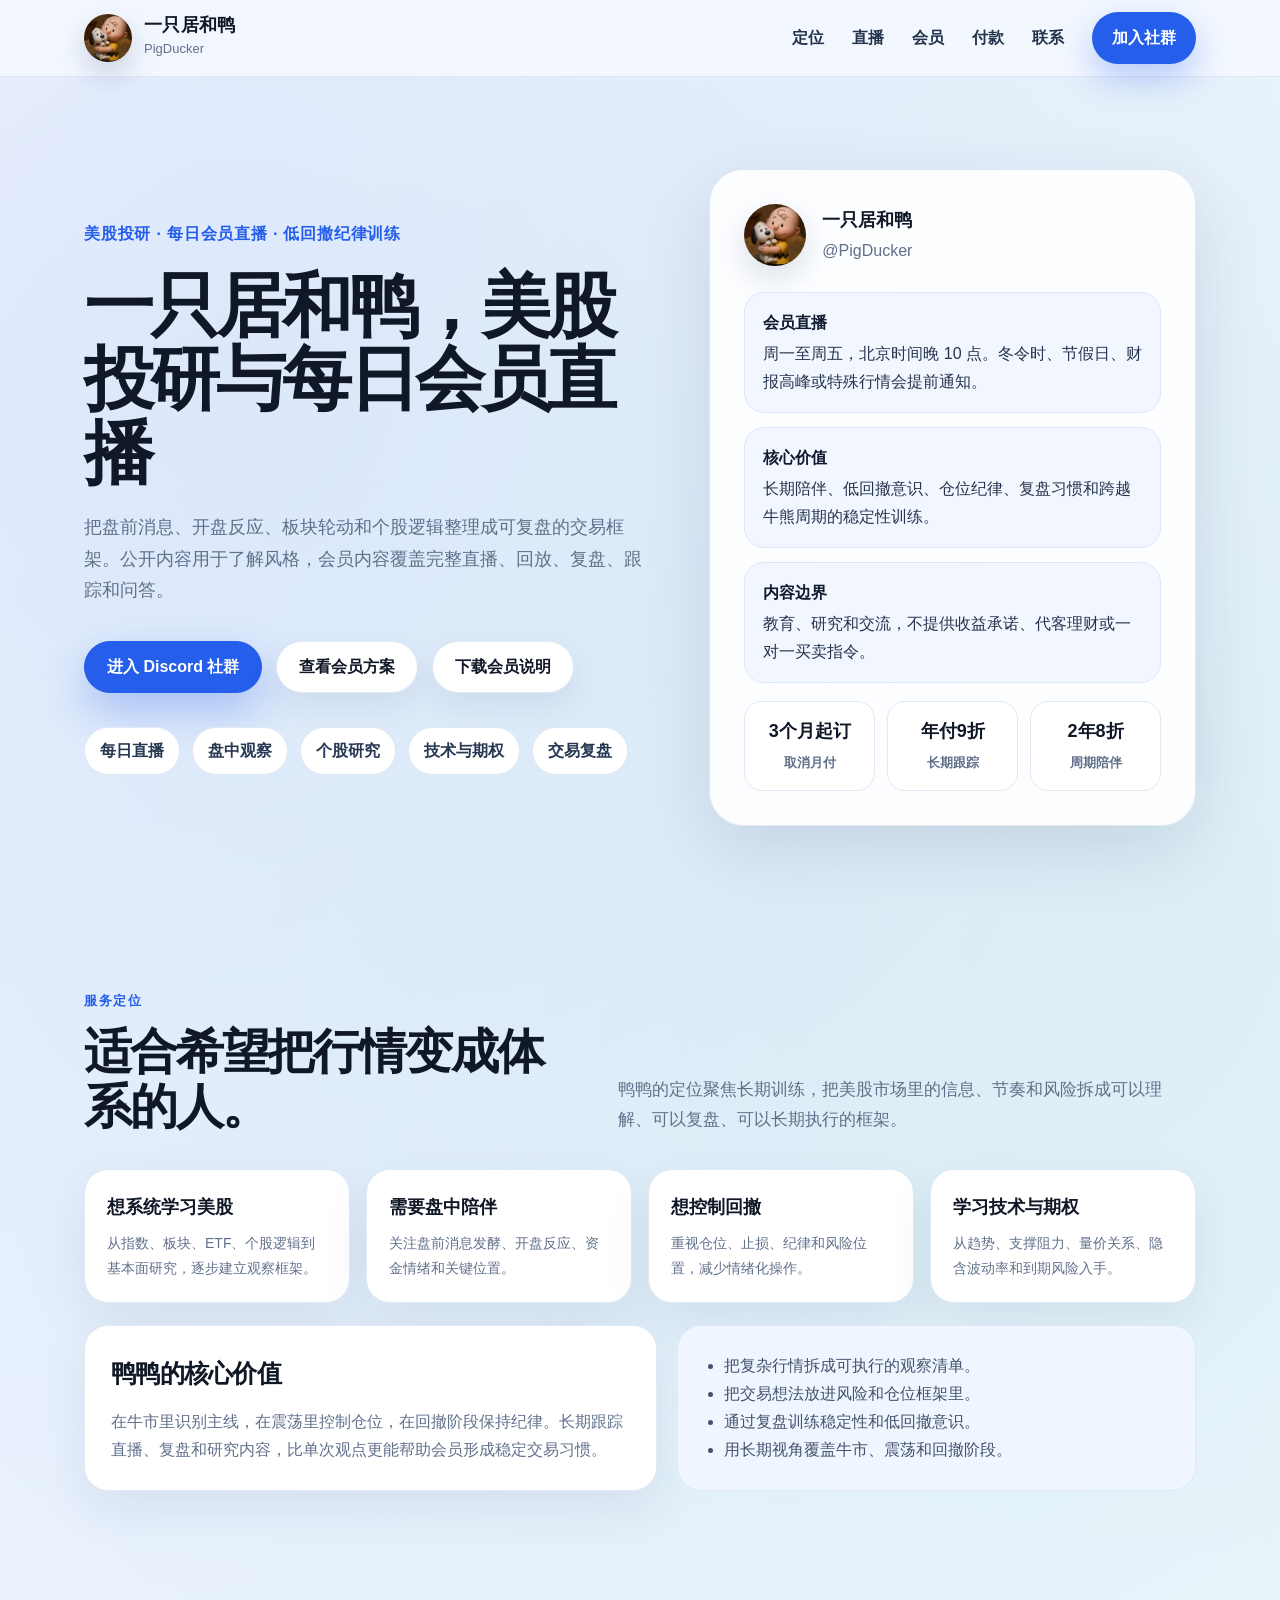
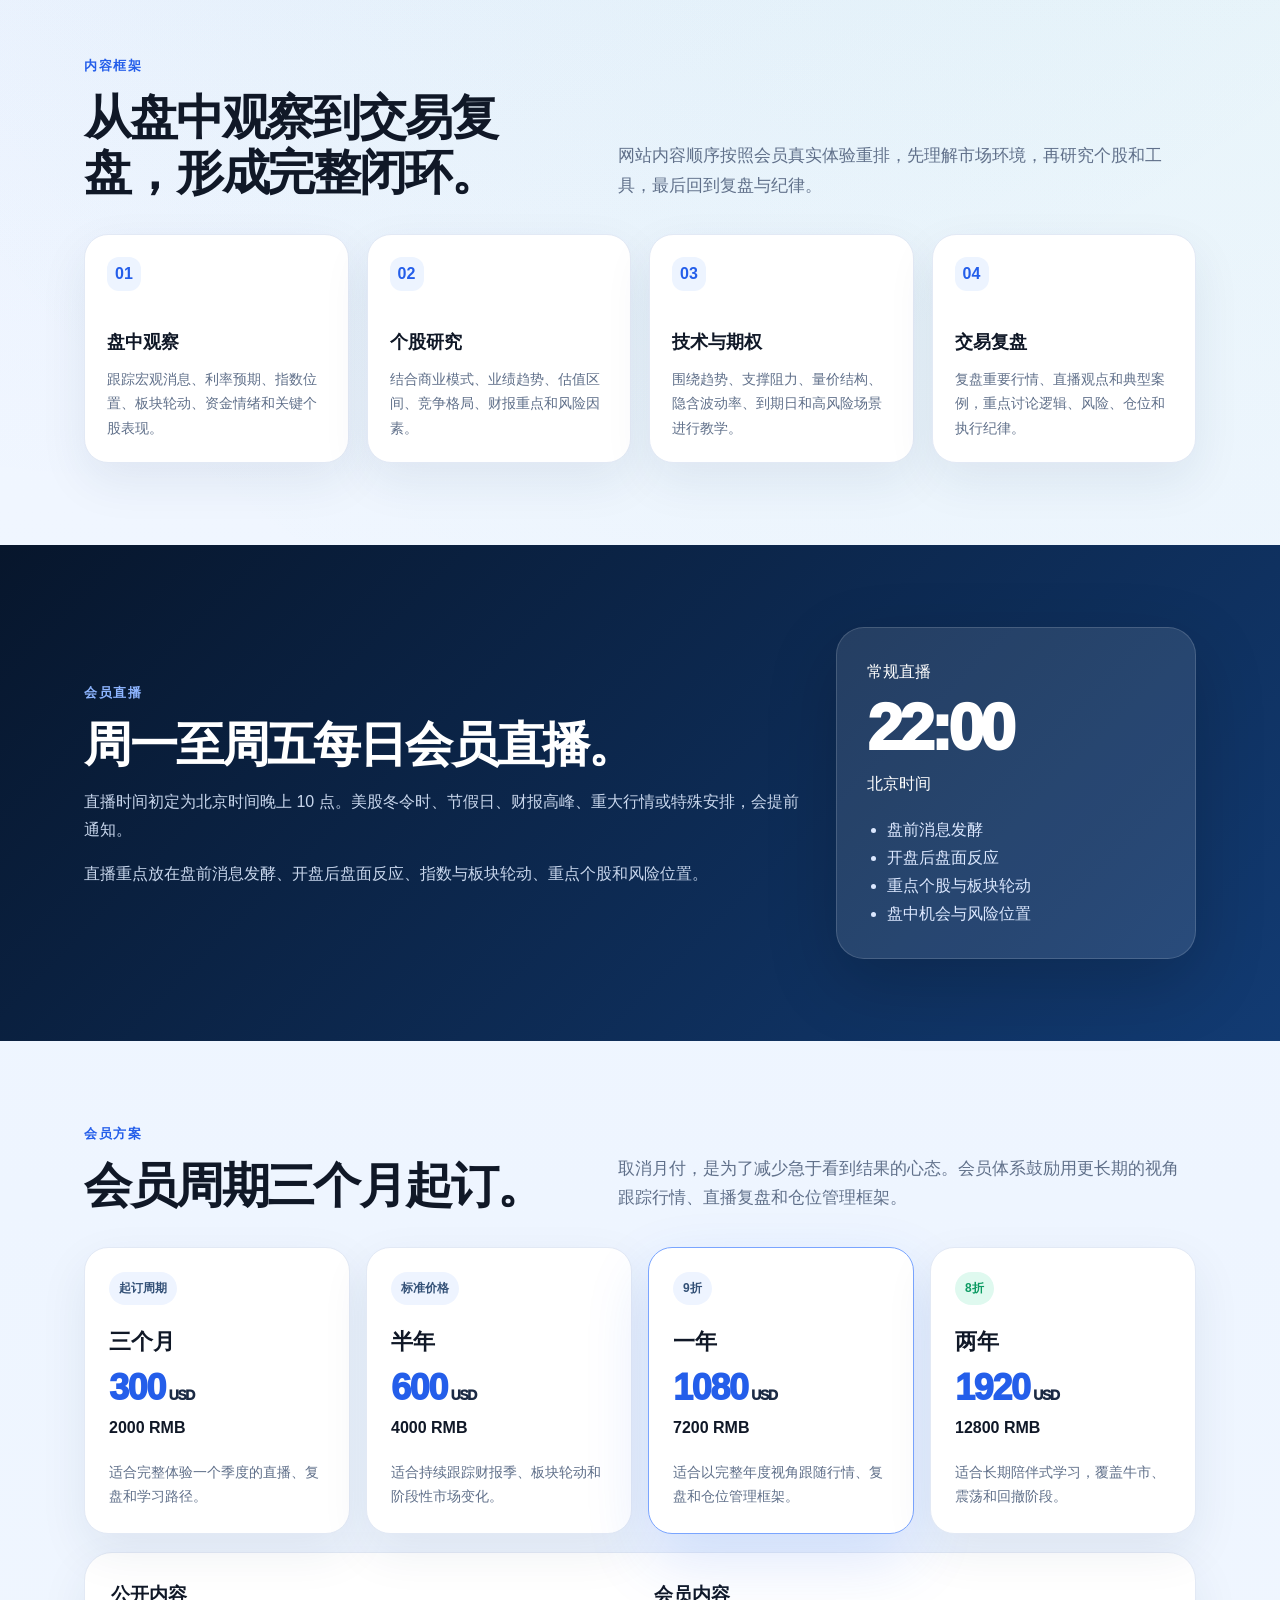
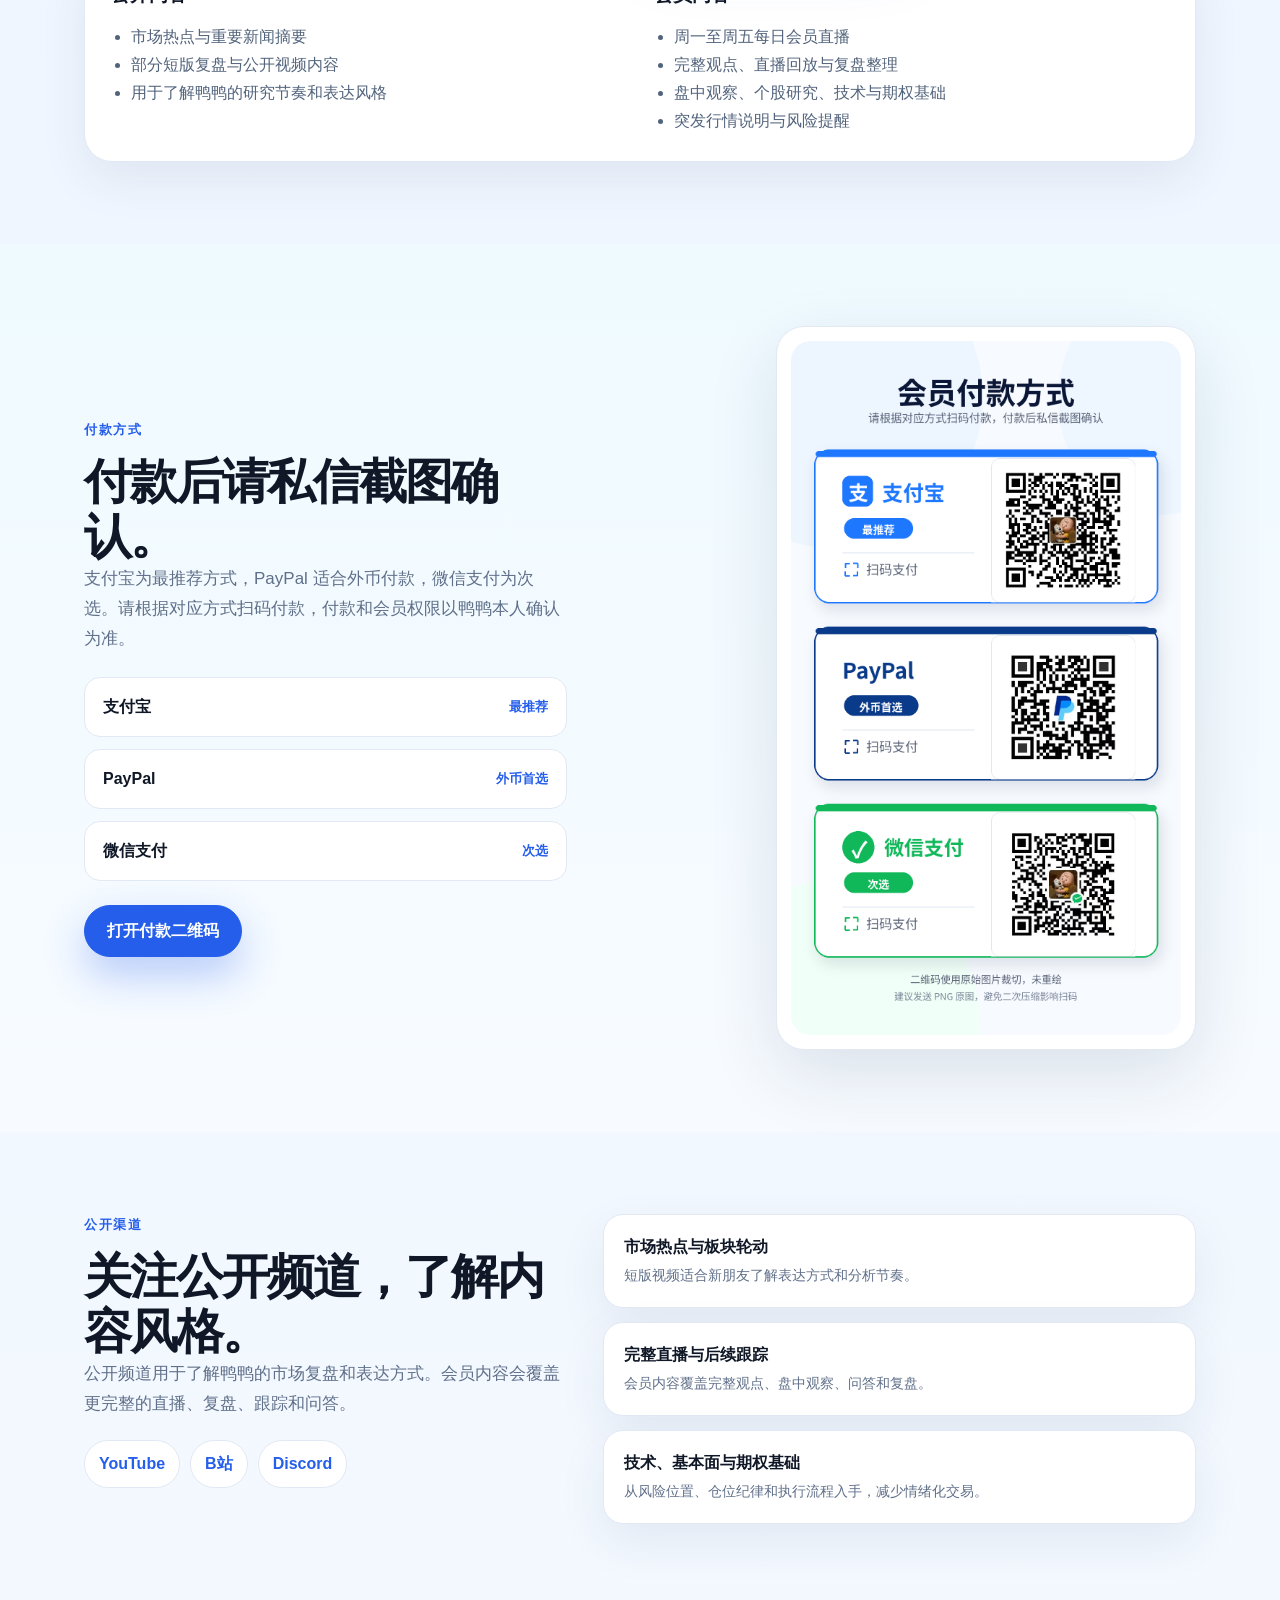
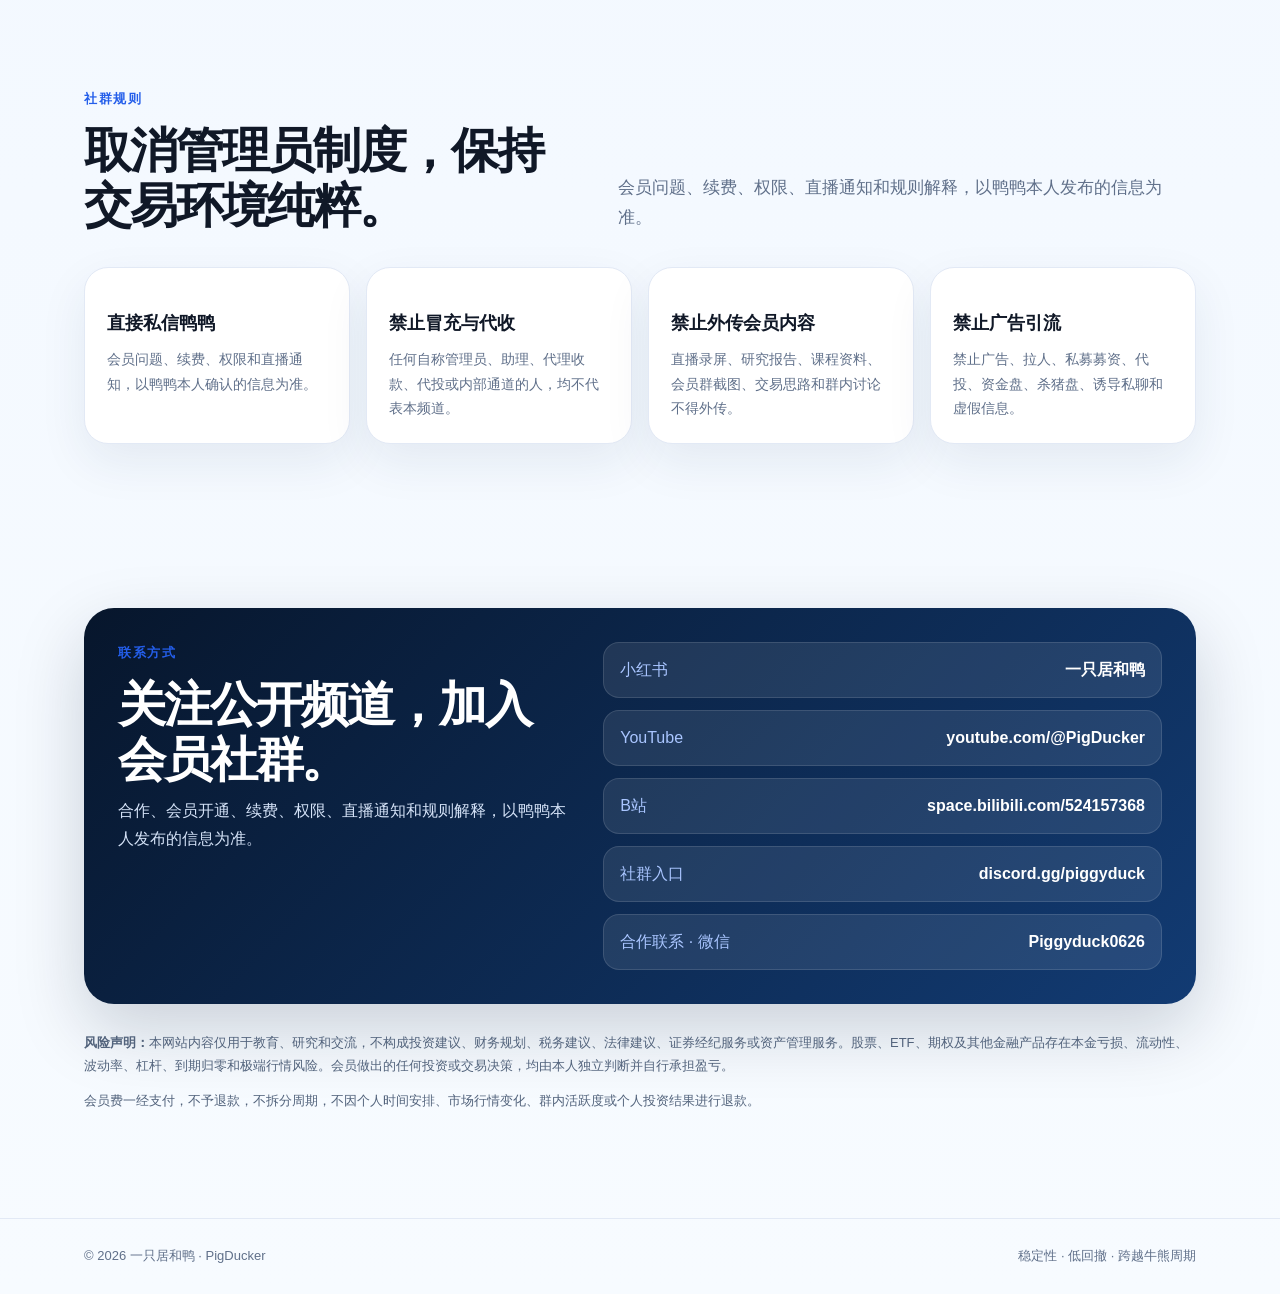
==== commit 714acd4b: "Update index.html" ====
--- a/profile/index.html
+++ b/profile/index.html
@@ -188,7 +188,7 @@
           <div class="actions">
             <a class="btn primary" href="https://discord.gg/piggyduck" target="_blank" rel="noopener">进入 Discord 社群</a>
             <a class="btn" href="#member">查看会员方案</a>
-            <a class="btn" href="member-rules-2025-v4.pdf" target="_blank" rel="noopener">下载会员说明</a>
+            <a class="btn" href="assets/files/member-rules-2025-v4.pdf" target="_blank" rel="noopener">下载会员说明</a>
           </div>
           <div class="chips">
             <span class="chip">每日直播</span>
@@ -384,7 +384,7 @@
             <a class="contact-row" href="https://youtube.com/@PigDucker" target="_blank" rel="noopener"><span>YouTube</span><span>youtube.com/@PigDucker</span></a>
             <a class="contact-row" href="https://space.bilibili.com/524157368" target="_blank" rel="noopener"><span>B站</span><span>space.bilibili.com/524157368</span></a>
             <a class="contact-row" href="https://discord.gg/piggyduck" target="_blank" rel="noopener"><span>社群入口</span><span>discord.gg/piggyduck</span></a>
-            <div class="contact-row"><span>合作联系 · 微信</span><span>Piggyduck001</span></div>
+            <div class="contact-row"><span>合作联系 · 微信</span><span>Piggyduck0626</span></div>
           </div>
         </div>
         <div class="risk">
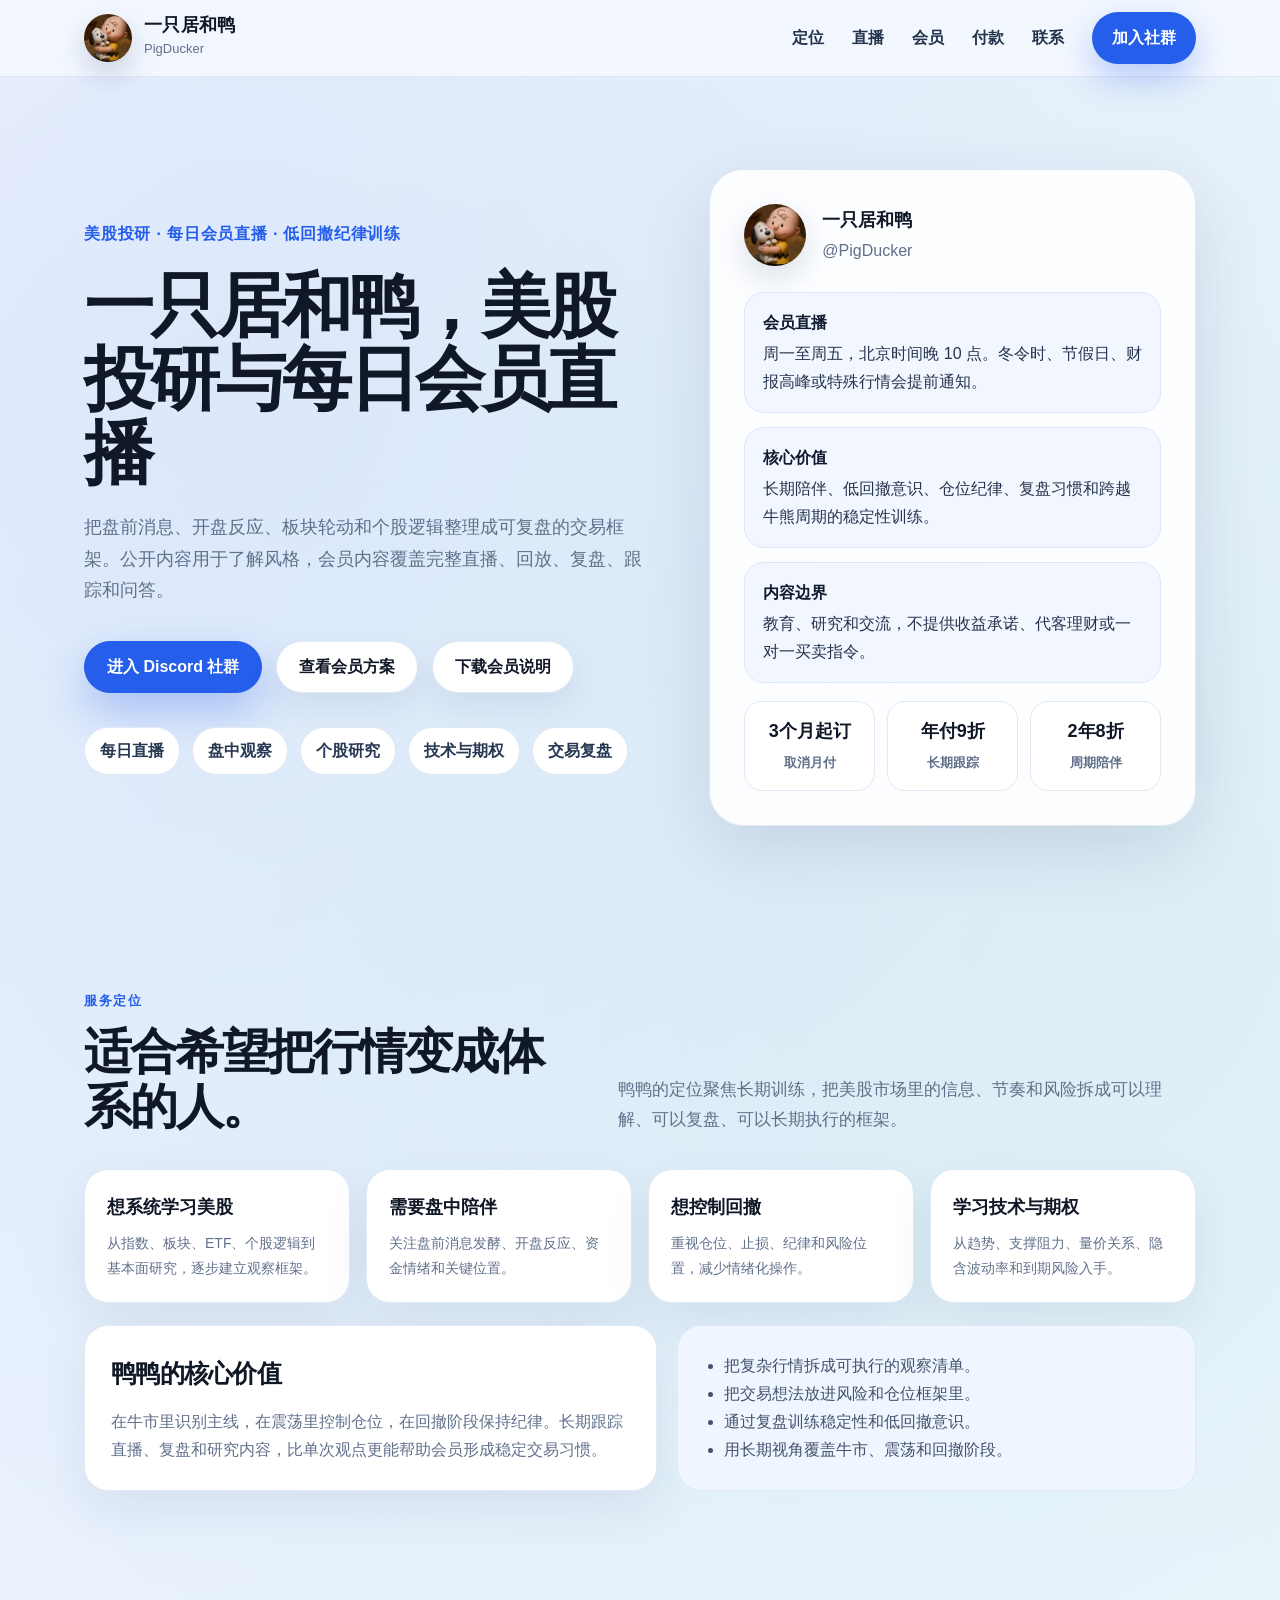
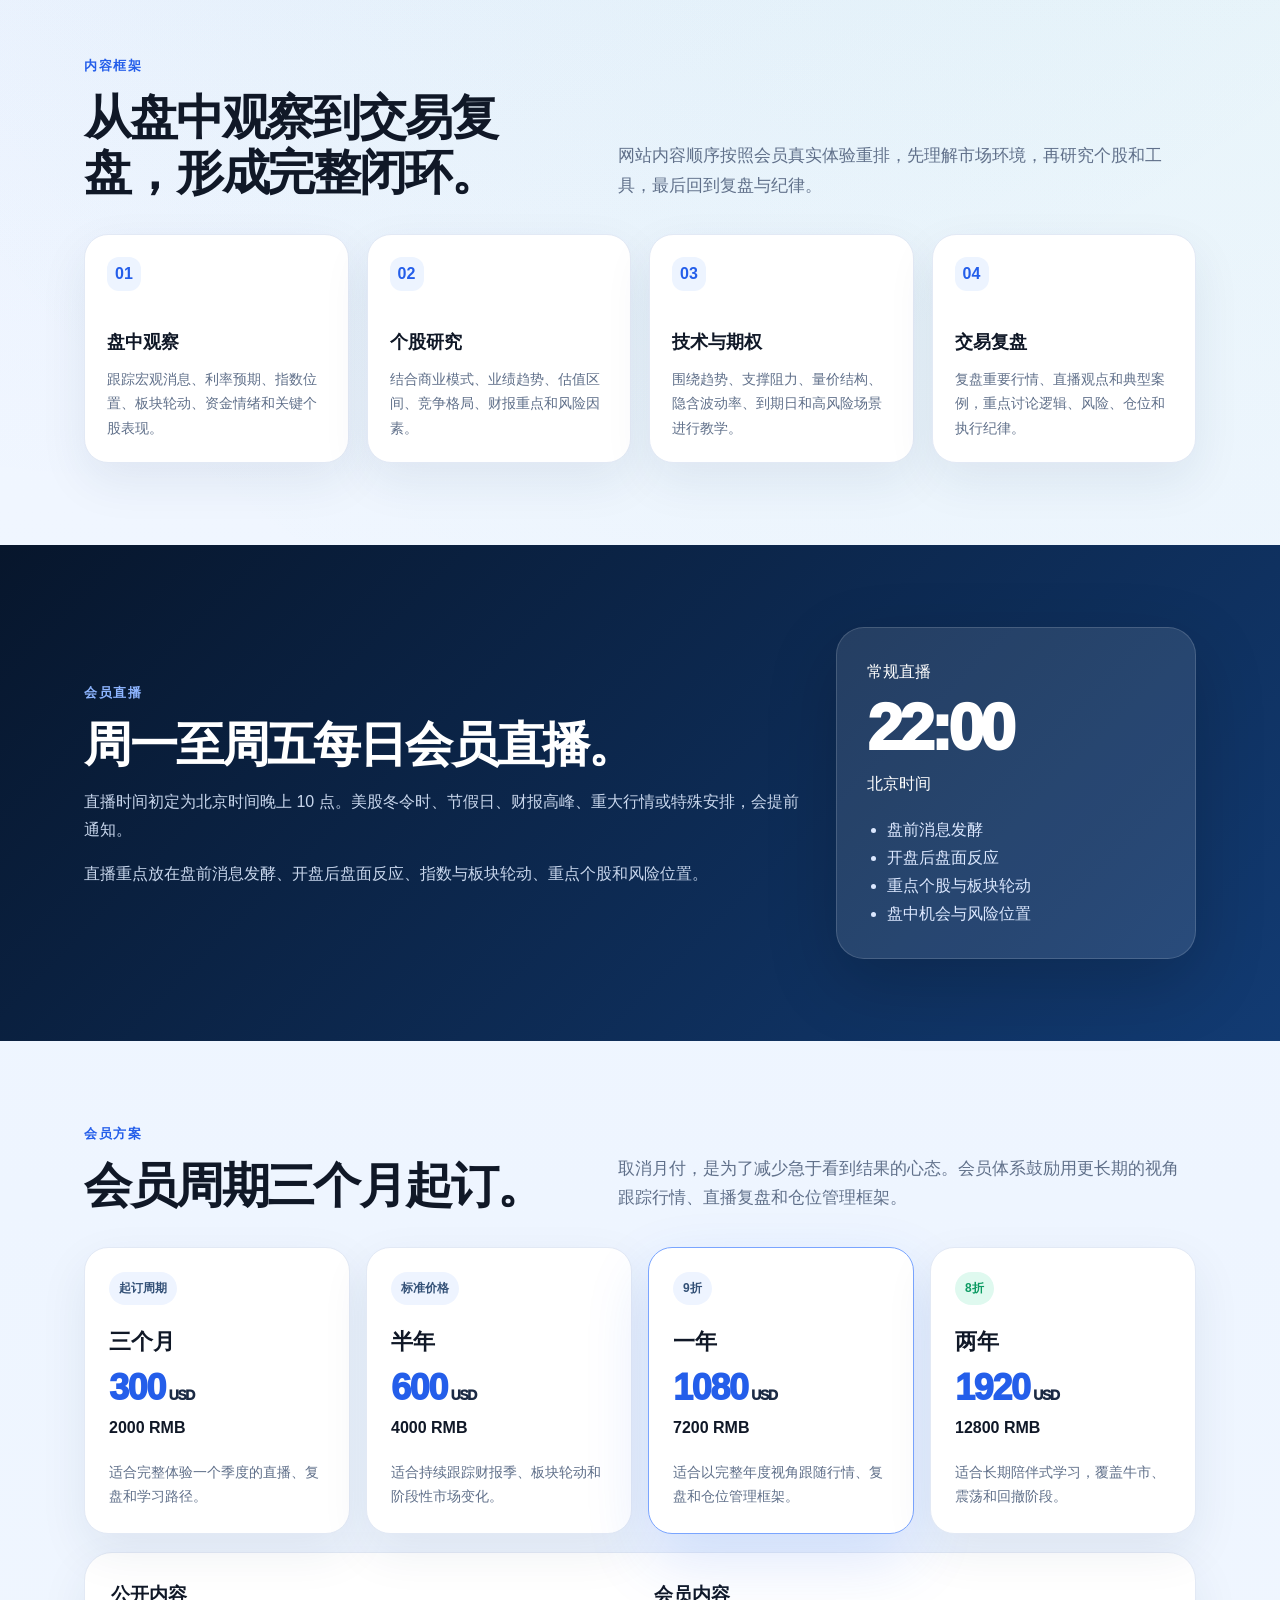
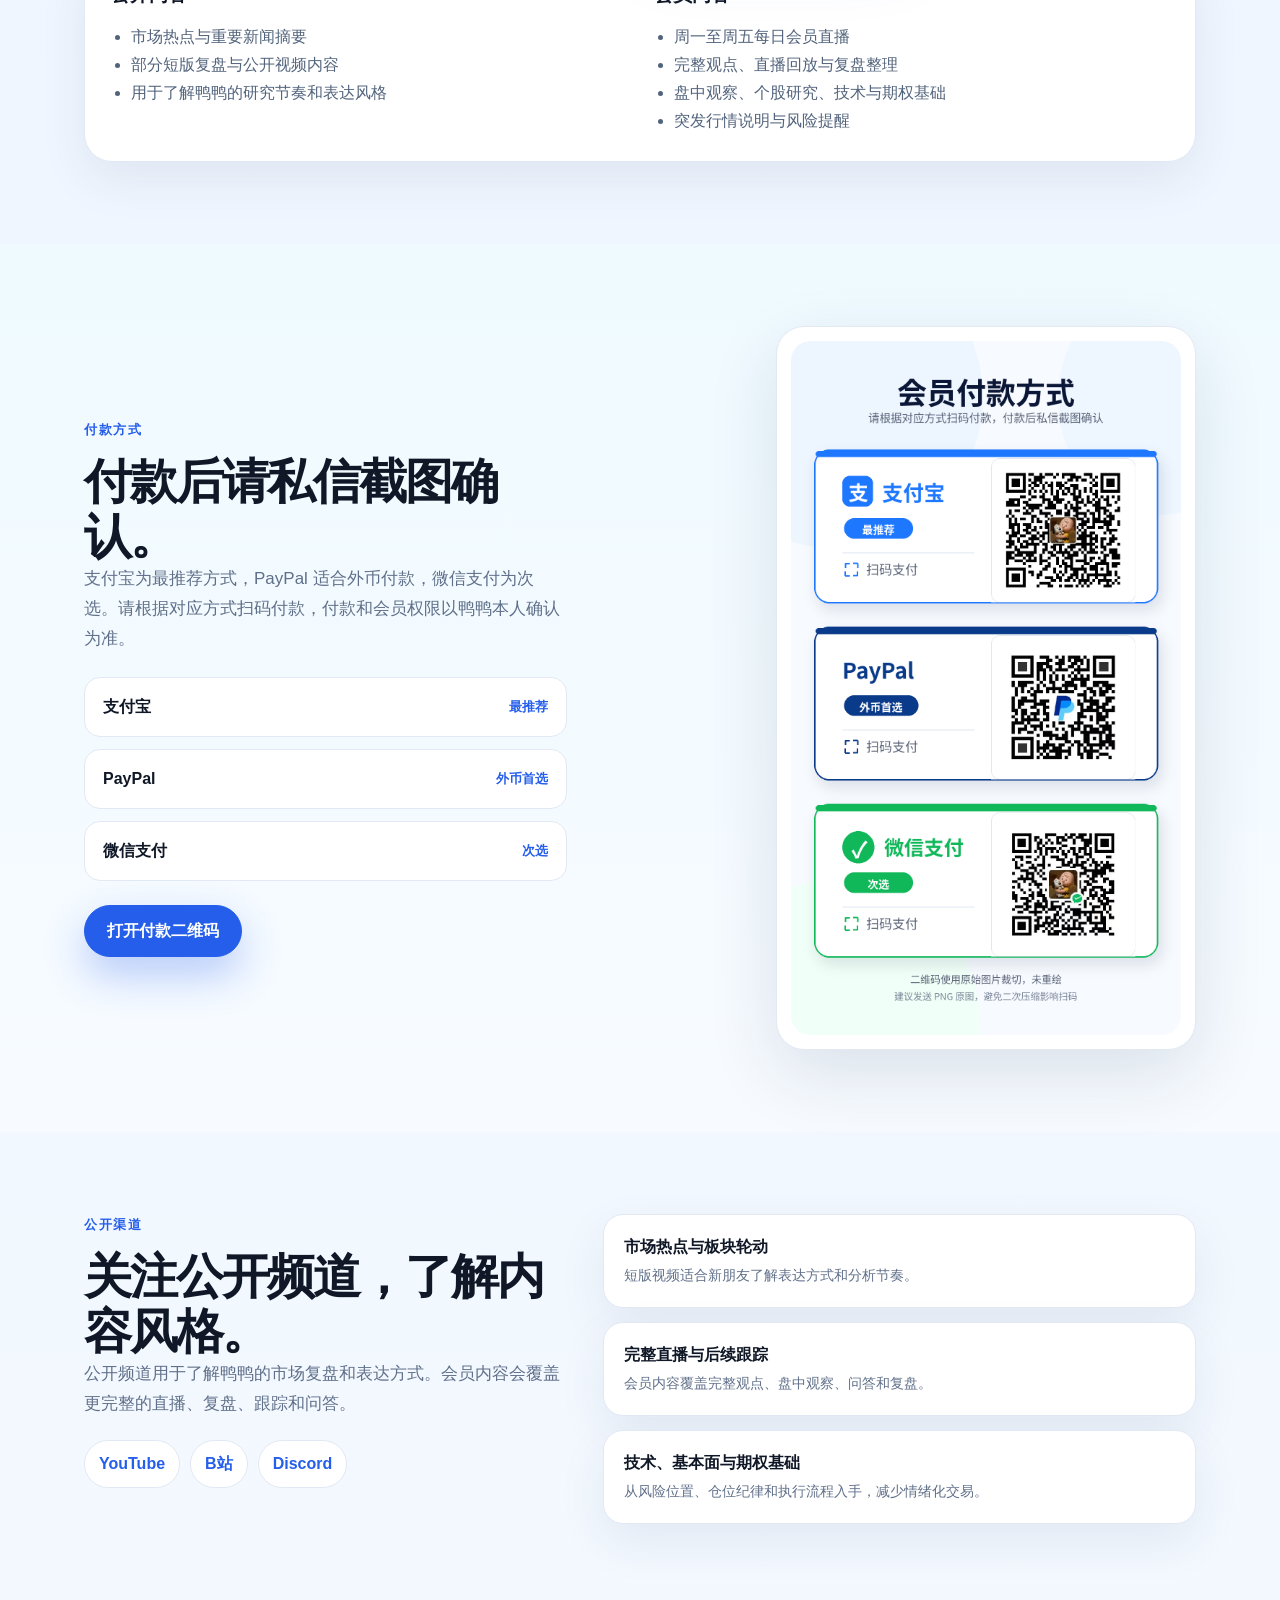
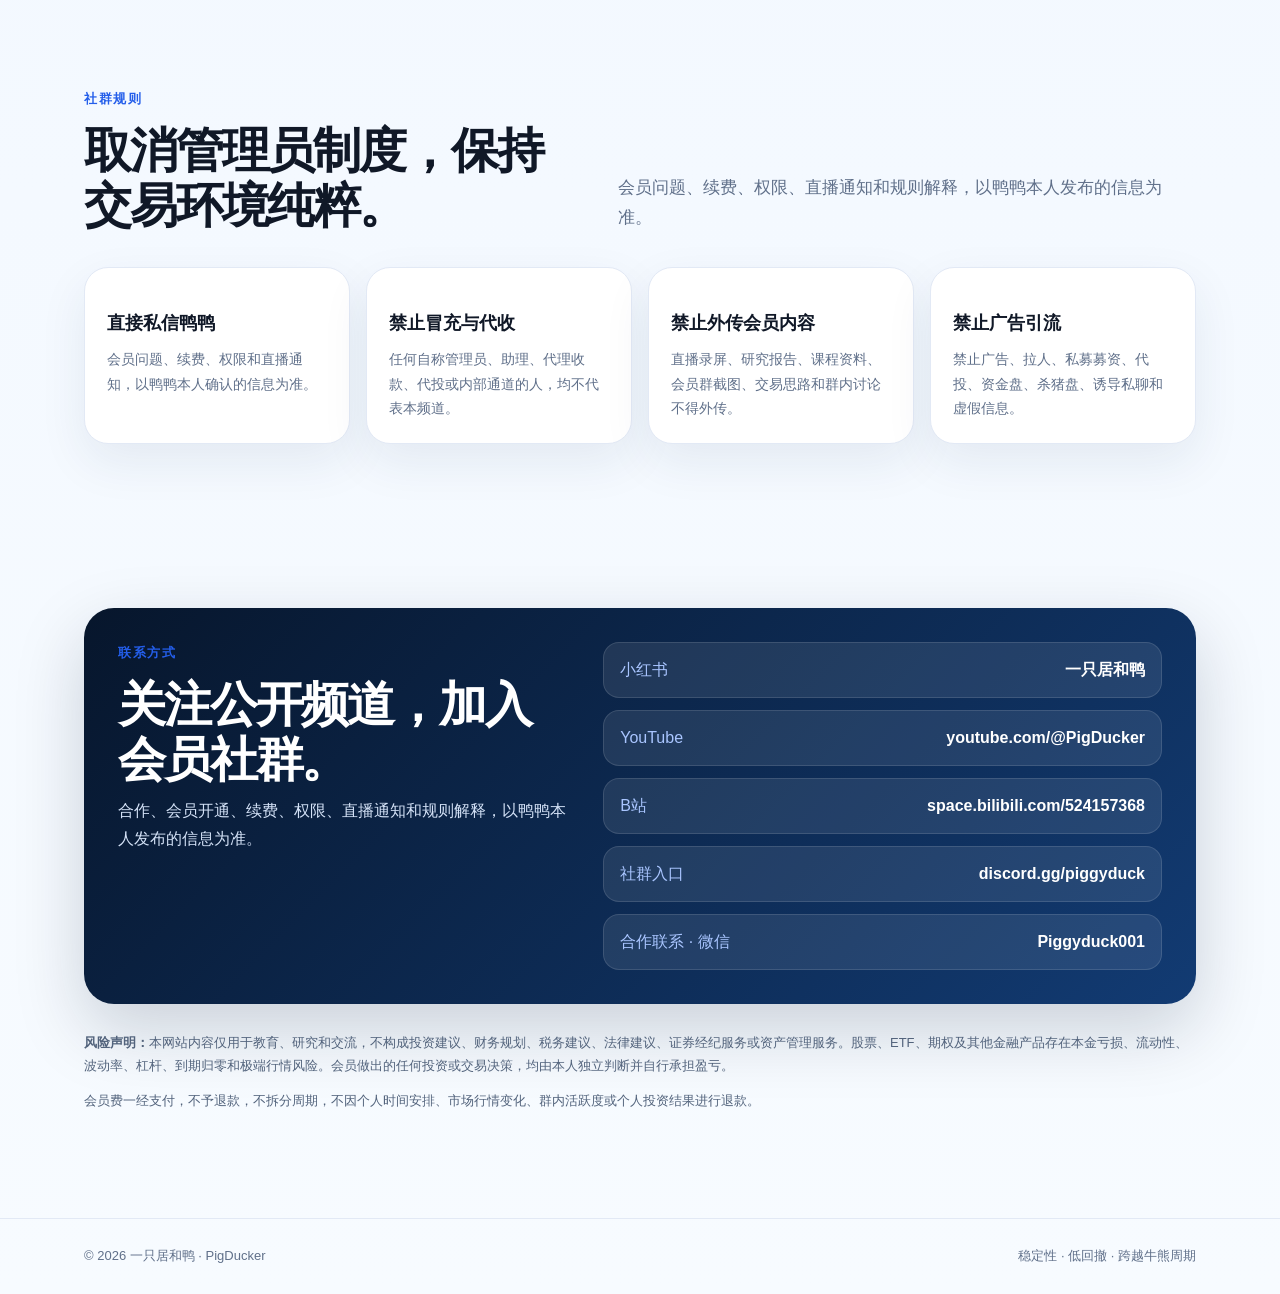
==== commit 29b98b30: "Update index.html" ====
--- a/profile/index.html
+++ b/profile/index.html
@@ -384,7 +384,7 @@
             <a class="contact-row" href="https://youtube.com/@PigDucker" target="_blank" rel="noopener"><span>YouTube</span><span>youtube.com/@PigDucker</span></a>
             <a class="contact-row" href="https://space.bilibili.com/524157368" target="_blank" rel="noopener"><span>B站</span><span>space.bilibili.com/524157368</span></a>
             <a class="contact-row" href="https://discord.gg/piggyduck" target="_blank" rel="noopener"><span>社群入口</span><span>discord.gg/piggyduck</span></a>
-            <div class="contact-row"><span>合作联系 · 微信</span><span>Piggyduck0626</span></div>
+            <div class="contact-row"><span>合作联系 · 微信</span><span>Piggyduck001</span></div>
           </div>
         </div>
         <div class="risk">
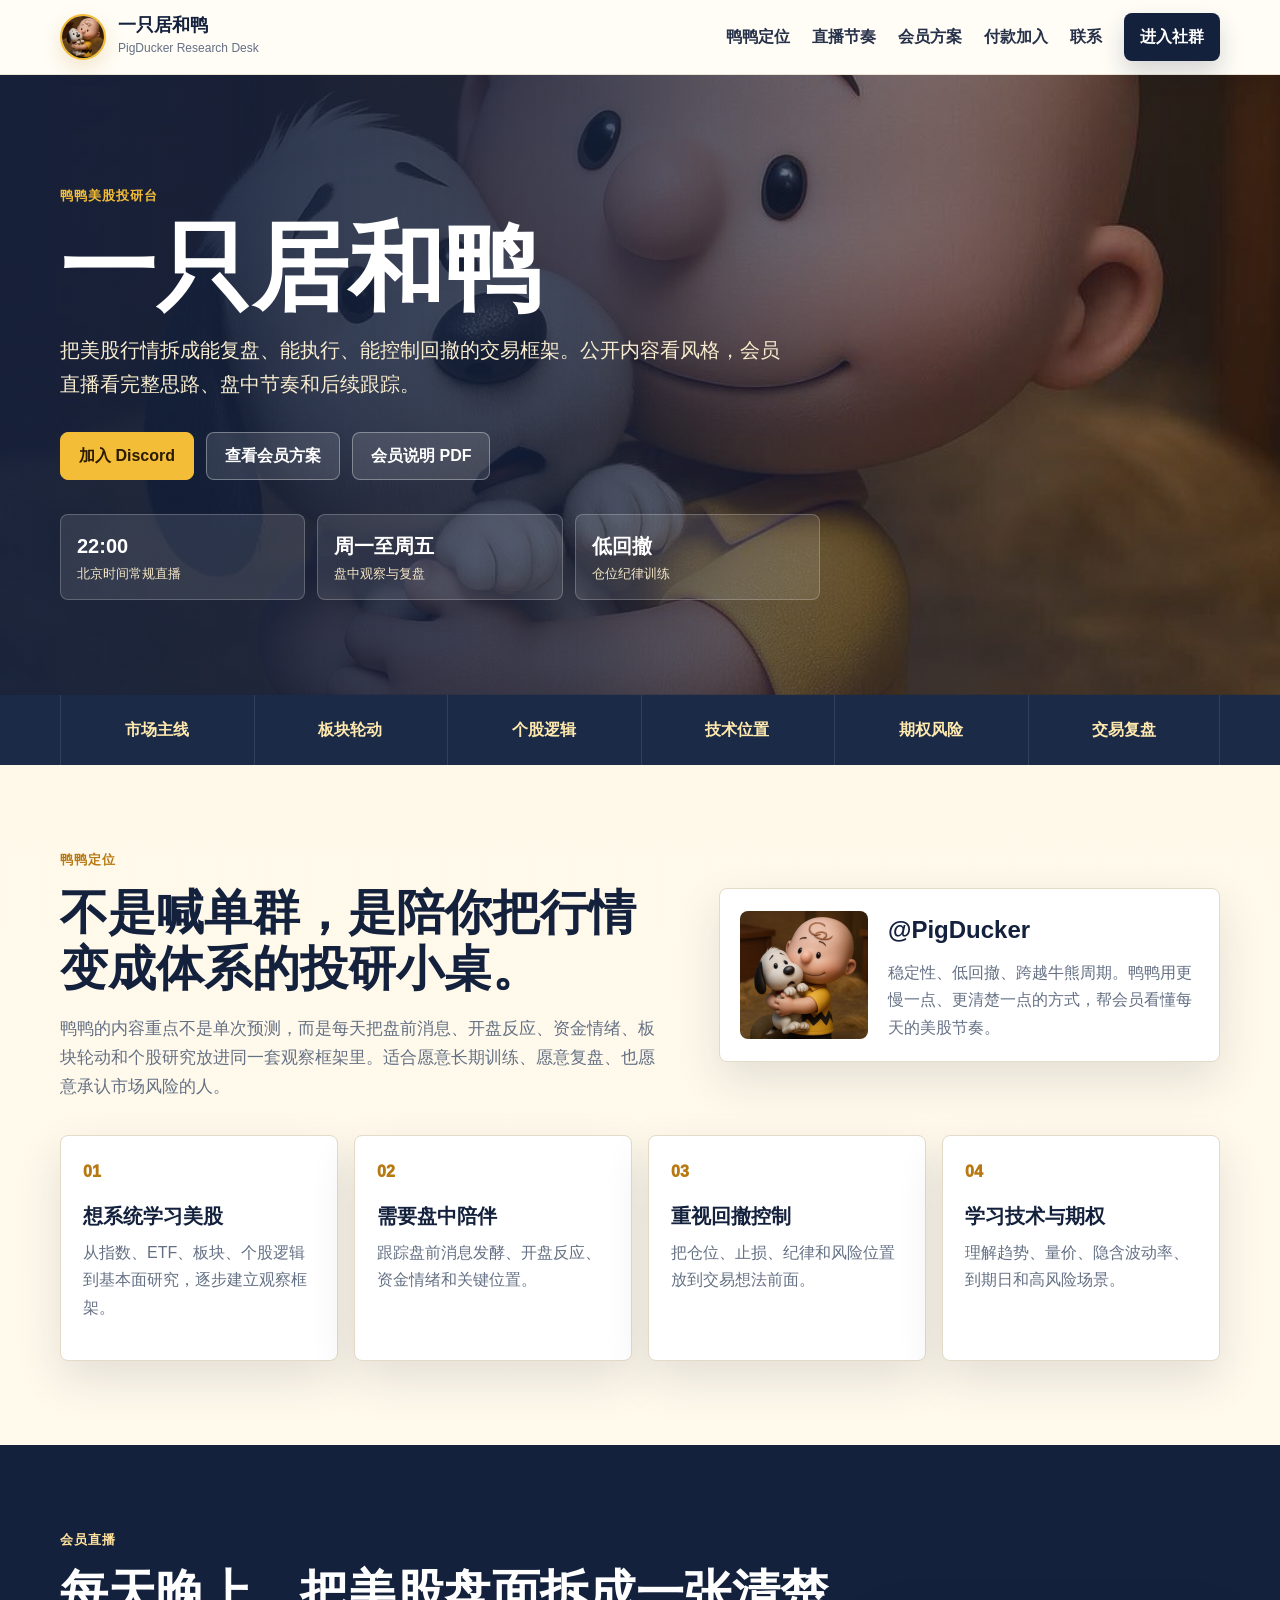
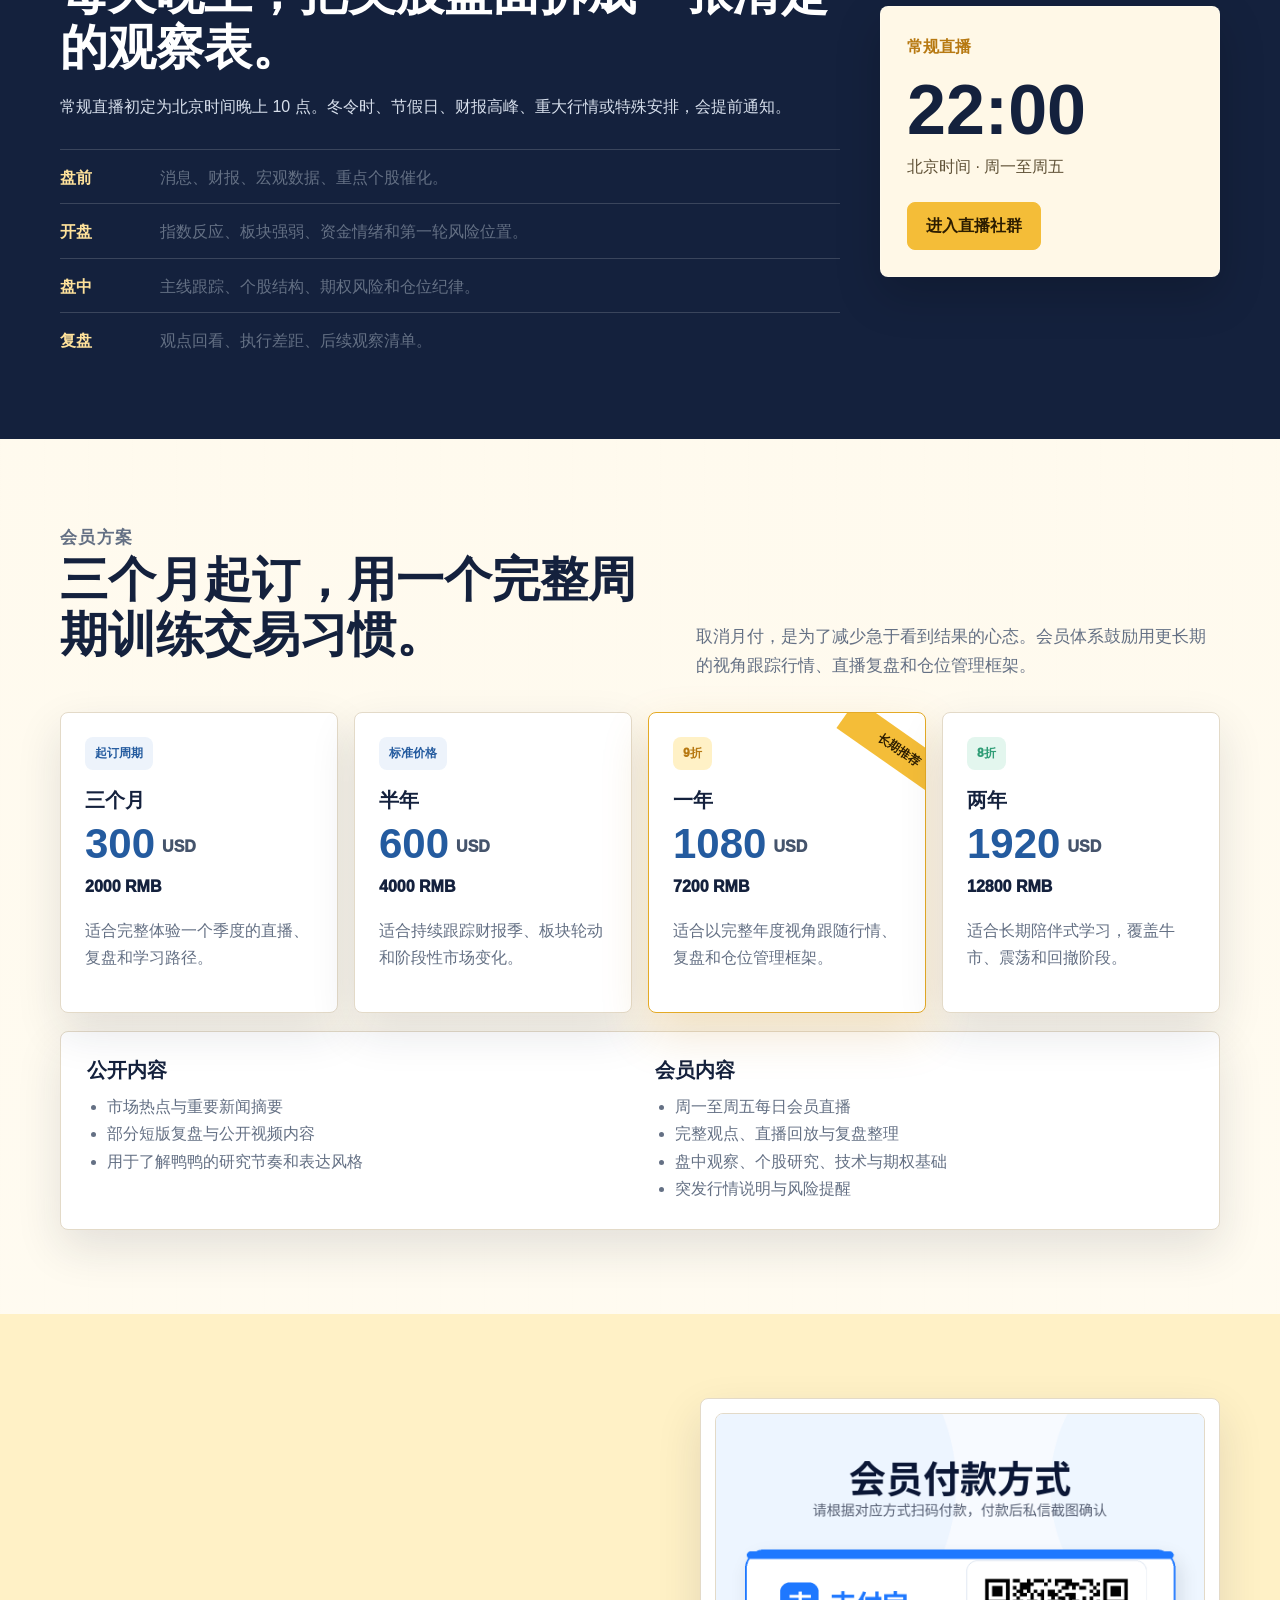
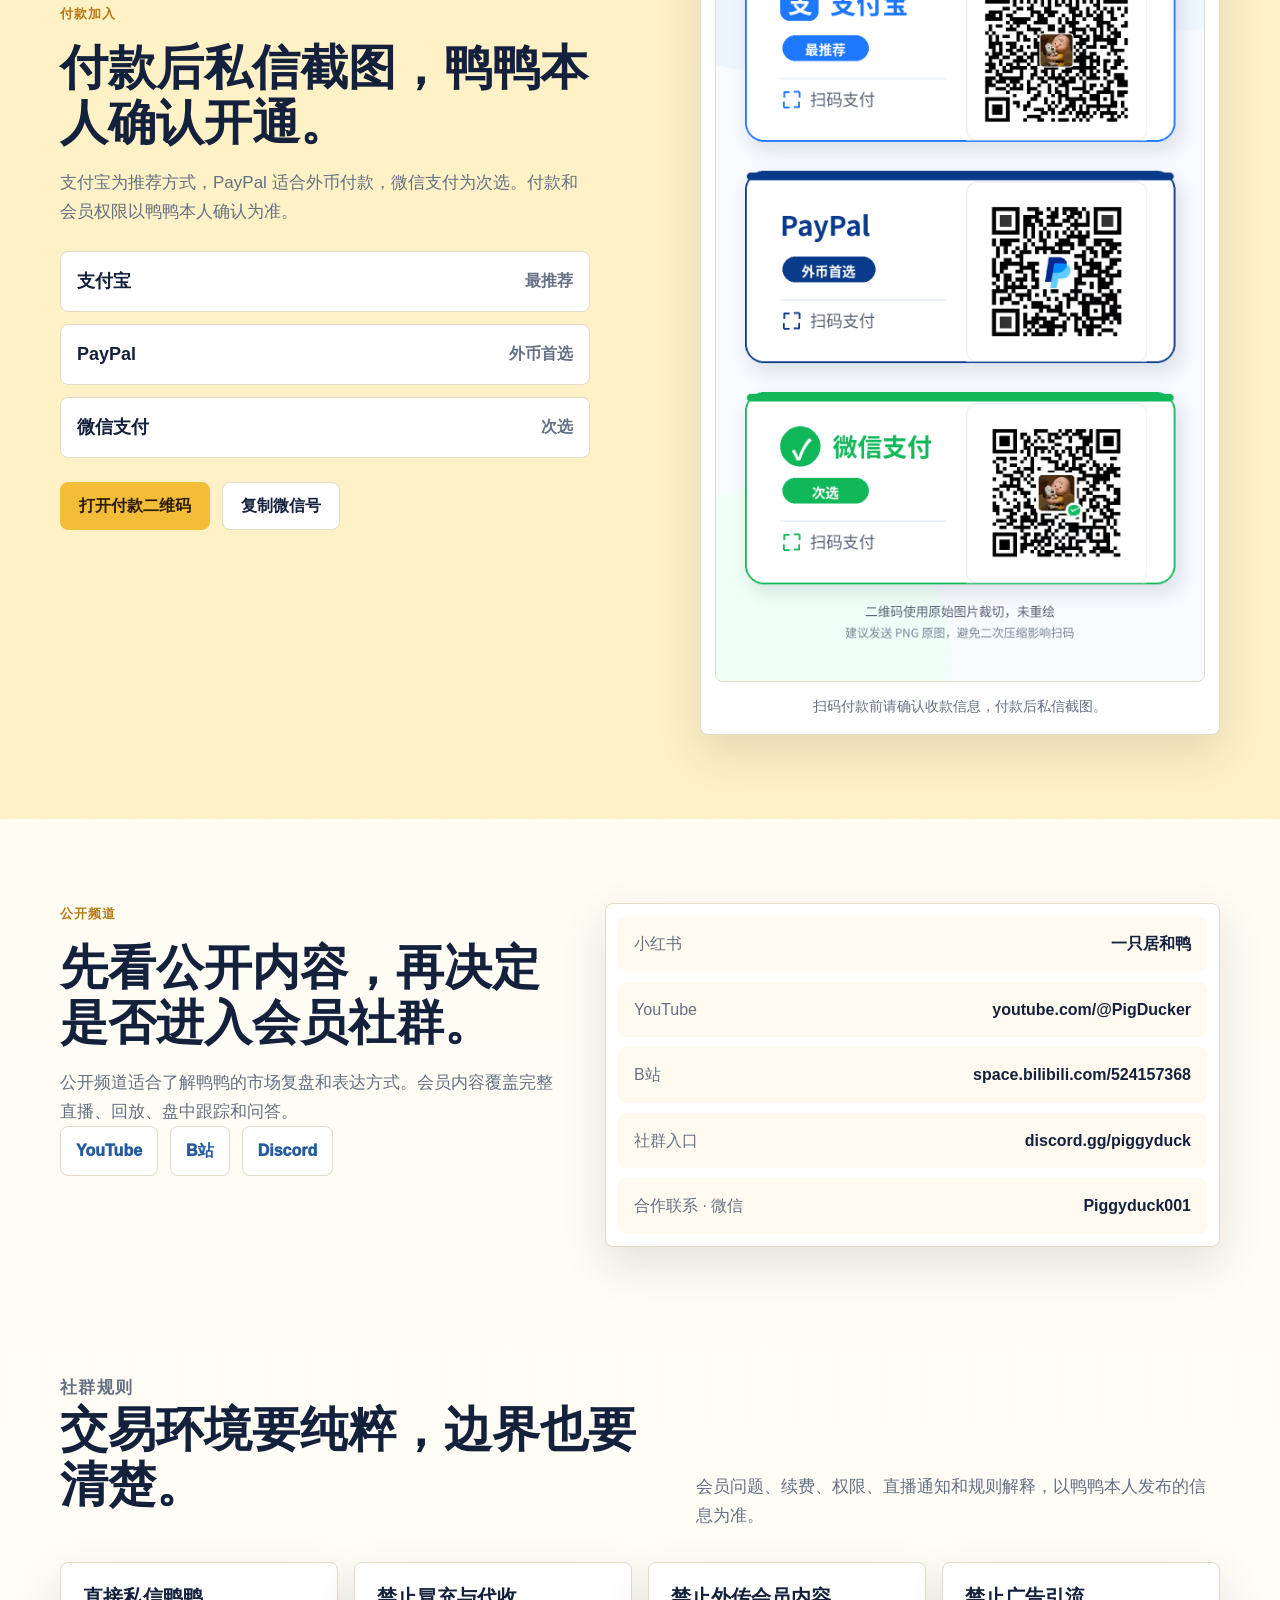
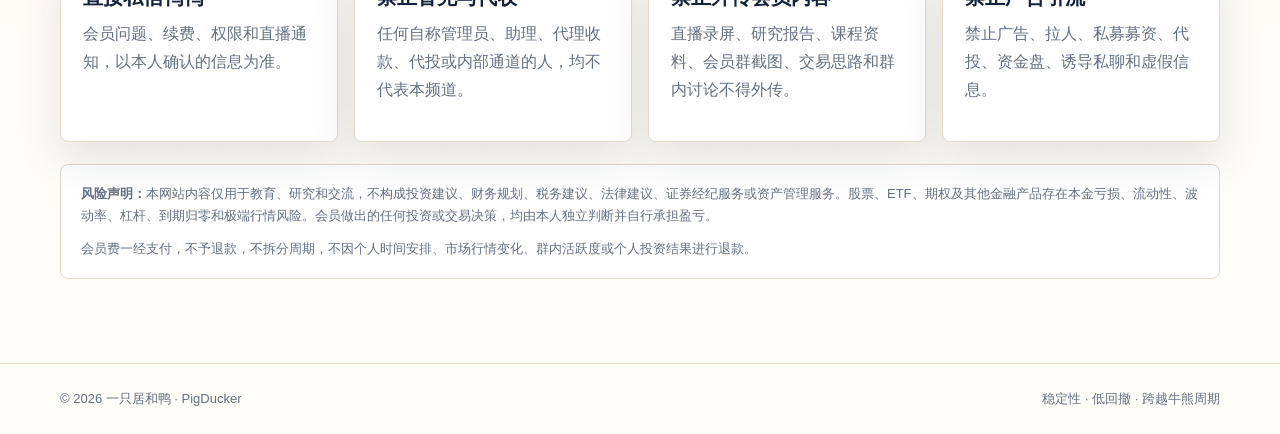
==== commit e6690d78: "Add files via upload" ====
--- a/profile/index.html
+++ b/profile/index.html
@@ -3,403 +3,15 @@
 <head>
   <meta charset="utf-8" />
   <meta name="viewport" content="width=device-width, initial-scale=1" />
-  <title>一只居和鸭 | 美股投研与每日会员直播</title>
-  <meta name="description" content="一只居和鸭 PigDucker，美股投研、每日会员直播、盘中观察、个股研究、技术与期权基础、低回撤纪律训练。" />
-  <meta name="keywords" content="一只居和鸭,PigDucker,美股,美股直播,美股研究,期权基础,低回撤,Discord社群" />
-  <meta property="og:title" content="一只居和鸭 | 美股投研与每日会员直播" />
-  <meta property="og:description" content="把盘前消息、开盘反应、板块轮动和个股逻辑整理成可复盘的交易框架。" />
-  <meta property="og:image" content="assets/img/social-card.svg" />
-  <meta name="theme-color" content="#f4f7ff" />
-  <link rel="icon" href="assets/img/avatar.jpg" />
-  <style>
-    :root{
-      --bg:#f4f7ff;
-      --bg2:#eef6ff;
-      --ink:#101827;
-      --muted:#60708a;
-      --soft:#e2e9f5;
-      --card:#ffffff;
-      --blue:#245eea;
-      --blue2:#123a9f;
-      --navy:#091b35;
-      --green:#22c789;
-      --shadow:0 24px 70px rgba(21,43,82,.12);
-      --radius:28px;
-      --max:1160px;
-    }
-    *{box-sizing:border-box}
-    html{scroll-behavior:smooth}
-    body{
-      margin:0;
-      font-family:ui-sans-serif,-apple-system,BlinkMacSystemFont,"Segoe UI","PingFang SC","Microsoft YaHei",Arial,sans-serif;
-      color:var(--ink);
-      background:
-        radial-gradient(circle at 16% 6%,rgba(36,94,234,.10),transparent 30%),
-        radial-gradient(circle at 88% 16%,rgba(34,199,137,.08),transparent 28%),
-        linear-gradient(180deg,#f6f9ff 0%,#eef5ff 46%,#f7fbff 100%);
-      line-height:1.75;
-    }
-    a{color:inherit;text-decoration:none}
-    .wrap{max-width:var(--max);margin:0 auto;padding:0 24px}
-    .nav{position:sticky;top:0;z-index:30;background:rgba(246,249,255,.82);backdrop-filter:blur(18px);border-bottom:1px solid rgba(126,151,191,.18)}
-    .nav-inner{height:76px;display:flex;align-items:center;justify-content:space-between;gap:24px}
-    .brand{display:flex;align-items:center;gap:12px;min-width:190px}
-    .brand img{width:48px;height:48px;border-radius:50%;object-fit:cover;box-shadow:0 12px 28px rgba(15,43,91,.18)}
-    .brand strong{display:block;font-size:18px;line-height:1.1;letter-spacing:.02em}
-    .brand small{display:block;color:var(--muted);font-size:13px;margin-top:2px}
-    .links{display:flex;align-items:center;gap:28px;font-weight:800;color:#25344d}
-    .links a:hover{color:var(--blue)}
-    .nav-cta{background:var(--blue);color:#fff;padding:12px 20px;border-radius:999px;box-shadow:0 14px 34px rgba(36,94,234,.30)}
-    .hero{padding:92px 0 82px}
-    .hero-grid{display:grid;grid-template-columns:1.08fr .92fr;gap:54px;align-items:center}
-    .eyebrow{font-weight:900;color:var(--blue);letter-spacing:.05em;margin-bottom:22px}
-    h1{font-size:clamp(42px,5.8vw,70px);line-height:1.05;margin:0 0 22px;letter-spacing:-.055em}
-    .lead{font-size:18px;color:var(--muted);max-width:690px;margin:0}
-    .actions{display:flex;flex-wrap:wrap;gap:14px;margin-top:34px}
-    .btn{display:inline-flex;align-items:center;justify-content:center;min-height:52px;padding:0 22px;border-radius:999px;font-weight:900;border:1px solid var(--soft);background:#fff;box-shadow:0 12px 30px rgba(25,50,90,.08);transition:transform .18s ease,box-shadow .18s ease}
-    .btn:hover{transform:translateY(-2px);box-shadow:0 18px 40px rgba(25,50,90,.13)}
-    .btn.primary{background:var(--blue);color:#fff;border-color:var(--blue);box-shadow:0 18px 42px rgba(36,94,234,.30)}
-    .chips{display:flex;flex-wrap:wrap;gap:12px;margin-top:34px}
-    .chip{background:#fff;border:1px solid var(--soft);border-radius:999px;padding:9px 15px;font-weight:900;color:#273852}
-    .profile-card{background:rgba(255,255,255,.90);border:1px solid rgba(126,151,191,.22);border-radius:34px;padding:34px;box-shadow:var(--shadow)}
-    .profile-head{display:flex;align-items:center;gap:16px;margin-bottom:26px}
-    .profile-head img{width:62px;height:62px;border-radius:50%;object-fit:cover;box-shadow:0 12px 30px rgba(15,43,91,.14)}
-    .profile-head strong{font-size:18px;display:block}
-    .profile-head span{color:var(--muted)}
-    .value-list{display:grid;gap:14px;margin:0;padding:0;list-style:none}
-    .value-list li{background:#f1f6ff;border:1px solid #dce7fb;border-radius:20px;padding:16px 18px;color:#25344d}
-    .value-list b{display:block;color:#0f1b2f;margin-bottom:3px}
-    .metrics{display:grid;grid-template-columns:repeat(3,1fr);gap:12px;margin-top:18px}
-    .metric{border:1px solid var(--soft);border-radius:18px;padding:14px;text-align:center;background:#fff}
-    .metric b{display:block;font-size:18px}
-    .metric span{font-size:13px;color:var(--muted);font-weight:700}
-    section{padding:82px 0}
-    .section-head{display:grid;grid-template-columns:.92fr 1.08fr;gap:42px;align-items:end;margin-bottom:34px}
-    .kicker{color:var(--blue);font-weight:900;font-size:13px;letter-spacing:.12em;margin-bottom:12px}
-    h2{font-size:clamp(30px,4.2vw,48px);line-height:1.15;margin:0;letter-spacing:-.045em}
-    .section-copy{margin:0;color:var(--muted);font-size:17px}
-    .audience{display:grid;grid-template-columns:repeat(4,1fr);gap:16px}
-    .mini-card,.flow-card,.rule-card{background:#fff;border:1px solid var(--soft);border-radius:24px;padding:22px;box-shadow:0 18px 48px rgba(25,50,90,.08)}
-    .mini-card b,.flow-card h3,.rule-card h3{display:block;font-size:18px;margin-bottom:8px}
-    .mini-card p,.flow-card p,.rule-card p{margin:0;color:var(--muted);font-size:14px}
-    .flow{display:grid;grid-template-columns:repeat(4,1fr);gap:18px}
-    .num{display:inline-grid;place-items:center;width:34px;height:34px;border-radius:12px;background:#edf4ff;color:var(--blue);font-weight:900;margin-bottom:18px}
-    .quote-box{display:grid;grid-template-columns:1.05fr .95fr;gap:20px;align-items:stretch;margin-top:22px}
-    .quote-main{background:#fff;border:1px solid var(--soft);border-radius:24px;padding:26px;box-shadow:0 18px 48px rgba(25,50,90,.08)}
-    .quote-main h3{margin:0 0 12px;font-size:25px;letter-spacing:-.03em}
-    .quote-main p{margin:0;color:var(--muted)}
-    .bullet-box{background:#f0f6ff;border:1px solid #dbe7fb;border-radius:24px;padding:26px}
-    .bullet-box ul{margin:0;padding-left:20px;color:#43536d}
-    .dark{background:linear-gradient(135deg,#07162c,#123b73);color:#fff}
-    .live-grid{display:grid;grid-template-columns:1fr 360px;gap:28px;align-items:center}
-    .dark .kicker{color:#8eb5ff}
-    .dark h2{color:#fff}
-    .dark p{color:#c9d7ed}
-    .time-card{background:rgba(255,255,255,.10);border:1px solid rgba(255,255,255,.15);border-radius:28px;padding:30px;box-shadow:0 24px 70px rgba(0,0,0,.18)}
-    .time{font-size:64px;line-height:1;font-weight:950;letter-spacing:-.06em;margin:10px 0}
-    .time-card ul{margin:18px 0 0;padding-left:20px;color:#dce8ff}
-    .pricing{display:grid;grid-template-columns:repeat(4,1fr);gap:16px}
-    .price-card{position:relative;background:#fff;border:1px solid var(--soft);border-radius:24px;padding:24px;box-shadow:0 18px 48px rgba(25,50,90,.08);overflow:hidden}
-    .price-card.featured{border-color:#7aa5ff;box-shadow:0 26px 64px rgba(36,94,234,.15)}
-    .label{display:inline-flex;padding:6px 10px;background:#eef4ff;color:#345177;border-radius:999px;font-size:12px;font-weight:900;margin-bottom:18px}
-    .discount{background:#dff9ef;color:#0d9b63}
-    .price-card h3{font-size:22px;margin:0 0 8px}
-    .amount{font-size:36px;font-weight:950;color:var(--blue);line-height:1;letter-spacing:-.04em}
-    .amount small{font-size:14px;color:#1b2a44;margin-left:4px}
-    .rmb{font-weight:900;margin-top:8px}
-    .price-card p{margin:18px 0 0;color:var(--muted);font-size:14px}
-    .include{margin-top:18px;background:#fff;border:1px solid var(--soft);border-radius:28px;padding:26px;box-shadow:0 18px 48px rgba(25,50,90,.08);display:grid;grid-template-columns:1fr 1fr;gap:28px}
-    .include h3{margin:0 0 12px}
-    .include ul{margin:0;padding-left:20px;color:#52637c}
-    .payment{background:linear-gradient(180deg,#effaff,#f7fbff)}
-    .payment-grid{display:grid;grid-template-columns:.9fr 1.1fr;gap:38px;align-items:center}
-    .pay-list{display:grid;gap:12px;margin:24px 0}
-    .pay-row{display:flex;align-items:center;justify-content:space-between;background:#fff;border:1px solid var(--soft);border-radius:16px;padding:15px 18px;font-weight:900}
-    .pay-row span{color:var(--blue);font-size:13px}
-    .poster{background:#fff;border:1px solid var(--soft);border-radius:28px;padding:14px;box-shadow:var(--shadow);max-width:420px;margin-left:auto}
-    .poster img{display:block;width:100%;border-radius:20px}
-    .channels{display:grid;grid-template-columns:.9fr 1.1fr;gap:34px;align-items:start}
-    .channel-stack{display:grid;gap:14px}
-    .channel{display:flex;align-items:center;justify-content:space-between;gap:18px;background:#fff;border:1px solid var(--soft);border-radius:20px;padding:18px 20px;box-shadow:0 18px 48px rgba(25,50,90,.08)}
-    .channel b{display:block}
-    .channel span{color:var(--muted);font-size:14px;word-break:break-all}
-    .open-buttons{display:flex;flex-wrap:wrap;gap:10px;margin-top:22px}
-    .pill{display:inline-flex;align-items:center;justify-content:center;border:1px solid var(--soft);background:#fff;border-radius:999px;padding:9px 14px;font-weight:900;color:var(--blue)}
-    .rules{display:grid;grid-template-columns:repeat(4,1fr);gap:16px}
-    .contact{padding-bottom:92px}
-    .contact-panel{background:linear-gradient(135deg,#07162c,#123b73);border-radius:30px;color:#fff;padding:34px;display:grid;grid-template-columns:.9fr 1.1fr;gap:28px;box-shadow:0 26px 70px rgba(7,22,44,.18)}
-    .contact-panel p{color:#d4e2f7;margin:10px 0 0}
-    .contact-list{display:grid;gap:12px}
-    .contact-row{display:flex;justify-content:space-between;gap:16px;background:rgba(255,255,255,.09);border:1px solid rgba(255,255,255,.12);border-radius:16px;padding:13px 16px}
-    .contact-row span:first-child{color:#a9c5ff}
-    .contact-row span:last-child{font-weight:900;text-align:right;word-break:break-all}
-    .risk{margin-top:28px;color:#52637c;font-size:13px}
-    footer{border-top:1px solid var(--soft);padding:26px 0;color:var(--muted);font-size:13px}
-    .footer-inner{display:flex;justify-content:space-between;gap:18px;flex-wrap:wrap}
-    @media (max-width:980px){
-      .links a:not(.nav-cta){display:none}
-      .hero-grid,.section-head,.quote-box,.live-grid,.payment-grid,.channels,.contact-panel{grid-template-columns:1fr}
-      .profile-card{padding:24px}
-      .audience,.flow,.pricing,.rules{grid-template-columns:1fr 1fr}
-      .poster{margin:0;max-width:520px}
-      .time-card{max-width:420px}
-    }
-    @media (max-width:640px){
-      .wrap{padding:0 18px}
-      .nav-inner{height:70px}
-      .brand img{width:42px;height:42px}
-      .brand strong{font-size:16px}
-      .hero{padding:54px 0 56px}
-      .actions .btn{width:100%}
-      .audience,.flow,.pricing,.rules,.include{grid-template-columns:1fr}
-      .metrics{grid-template-columns:1fr}
-      .time{font-size:52px}
-      .channel{align-items:flex-start;flex-direction:column}
-      .contact-row{flex-direction:column}
-      h1{font-size:42px}
-    }
-  </style>
+  <meta name="robots" content="noindex" />
+  <meta http-equiv="refresh" content="0; url=../" />
+  <title>正在跳转到一只居和鸭主页</title>
+  <script>
+    const target = `../${window.location.hash || ''}`;
+    window.location.replace(target);
+  </script>
 </head>
 <body>
-  <header class="nav">
-    <div class="wrap nav-inner">
-      <a class="brand" href="#top" aria-label="返回首页">
-        <img src="assets/img/avatar.jpg" alt="PigDucker 头像" />
-        <span><strong>一只居和鸭</strong><small>PigDucker</small></span>
-      </a>
-      <nav class="links" aria-label="主导航">
-        <a href="#position">定位</a>
-        <a href="#live">直播</a>
-        <a href="#member">会员</a>
-        <a href="#payment">付款</a>
-        <a href="#contact">联系</a>
-        <a class="nav-cta" href="https://discord.gg/piggyduck" target="_blank" rel="noopener">加入社群</a>
-      </nav>
-    </div>
-  </header>
-
-  <main id="top">
-    <section class="hero">
-      <div class="wrap hero-grid">
-        <div>
-          <div class="eyebrow">美股投研 · 每日会员直播 · 低回撤纪律训练</div>
-          <h1>一只居和鸭，美股投研与每日会员直播</h1>
-          <p class="lead">把盘前消息、开盘反应、板块轮动和个股逻辑整理成可复盘的交易框架。公开内容用于了解风格，会员内容覆盖完整直播、回放、复盘、跟踪和问答。</p>
-          <div class="actions">
-            <a class="btn primary" href="https://discord.gg/piggyduck" target="_blank" rel="noopener">进入 Discord 社群</a>
-            <a class="btn" href="#member">查看会员方案</a>
-            <a class="btn" href="assets/files/member-rules-2025-v4.pdf" target="_blank" rel="noopener">下载会员说明</a>
-          </div>
-          <div class="chips">
-            <span class="chip">每日直播</span>
-            <span class="chip">盘中观察</span>
-            <span class="chip">个股研究</span>
-            <span class="chip">技术与期权</span>
-            <span class="chip">交易复盘</span>
-          </div>
-        </div>
-
-        <aside class="profile-card" aria-label="频道摘要">
-          <div class="profile-head">
-            <img src="assets/img/avatar.jpg" alt="PigDucker 头像" />
-            <div><strong>一只居和鸭</strong><span>@PigDucker</span></div>
-          </div>
-          <ul class="value-list">
-            <li><b>会员直播</b>周一至周五，北京时间晚 10 点。冬令时、节假日、财报高峰或特殊行情会提前通知。</li>
-            <li><b>核心价值</b>长期陪伴、低回撤意识、仓位纪律、复盘习惯和跨越牛熊周期的稳定性训练。</li>
-            <li><b>内容边界</b>教育、研究和交流，不提供收益承诺、代客理财或一对一买卖指令。</li>
-          </ul>
-          <div class="metrics">
-            <div class="metric"><b>3个月起订</b><span>取消月付</span></div>
-            <div class="metric"><b>年付9折</b><span>长期跟踪</span></div>
-            <div class="metric"><b>2年8折</b><span>周期陪伴</span></div>
-          </div>
-        </aside>
-      </div>
-    </section>
-
-    <section id="position">
-      <div class="wrap">
-        <div class="section-head">
-          <div><div class="kicker">服务定位</div><h2>适合希望把行情变成体系的人。</h2></div>
-          <p class="section-copy">鸭鸭的定位聚焦长期训练，把美股市场里的信息、节奏和风险拆成可以理解、可以复盘、可以长期执行的框架。</p>
-        </div>
-        <div class="audience">
-          <article class="mini-card"><b>想系统学习美股</b><p>从指数、板块、ETF、个股逻辑到基本面研究，逐步建立观察框架。</p></article>
-          <article class="mini-card"><b>需要盘中陪伴</b><p>关注盘前消息发酵、开盘反应、资金情绪和关键位置。</p></article>
-          <article class="mini-card"><b>想控制回撤</b><p>重视仓位、止损、纪律和风险位置，减少情绪化操作。</p></article>
-          <article class="mini-card"><b>学习技术与期权</b><p>从趋势、支撑阻力、量价关系、隐含波动率和到期风险入手。</p></article>
-        </div>
-
-        <div class="quote-box">
-          <div class="quote-main">
-            <h3>鸭鸭的核心价值</h3>
-            <p>在牛市里识别主线，在震荡里控制仓位，在回撤阶段保持纪律。长期跟踪直播、复盘和研究内容，比单次观点更能帮助会员形成稳定交易习惯。</p>
-          </div>
-          <div class="bullet-box">
-            <ul>
-              <li>把复杂行情拆成可执行的观察清单。</li>
-              <li>把交易想法放进风险和仓位框架里。</li>
-              <li>通过复盘训练稳定性和低回撤意识。</li>
-              <li>用长期视角覆盖牛市、震荡和回撤阶段。</li>
-            </ul>
-          </div>
-        </div>
-      </div>
-    </section>
-
-    <section>
-      <div class="wrap">
-        <div class="section-head">
-          <div><div class="kicker">内容框架</div><h2>从盘中观察到交易复盘，形成完整闭环。</h2></div>
-          <p class="section-copy">网站内容顺序按照会员真实体验重排，先理解市场环境，再研究个股和工具，最后回到复盘与纪律。</p>
-        </div>
-        <div class="flow">
-          <article class="flow-card"><span class="num">01</span><h3>盘中观察</h3><p>跟踪宏观消息、利率预期、指数位置、板块轮动、资金情绪和关键个股表现。</p></article>
-          <article class="flow-card"><span class="num">02</span><h3>个股研究</h3><p>结合商业模式、业绩趋势、估值区间、竞争格局、财报重点和风险因素。</p></article>
-          <article class="flow-card"><span class="num">03</span><h3>技术与期权</h3><p>围绕趋势、支撑阻力、量价结构、隐含波动率、到期日和高风险场景进行教学。</p></article>
-          <article class="flow-card"><span class="num">04</span><h3>交易复盘</h3><p>复盘重要行情、直播观点和典型案例，重点讨论逻辑、风险、仓位和执行纪律。</p></article>
-        </div>
-      </div>
-    </section>
-
-    <section id="live" class="dark">
-      <div class="wrap live-grid">
-        <div>
-          <div class="kicker">会员直播</div>
-          <h2>周一至周五每日会员直播。</h2>
-          <p>直播时间初定为北京时间晚上 10 点。美股冬令时、节假日、财报高峰、重大行情或特殊安排，会提前通知。</p>
-          <p>直播重点放在盘前消息发酵、开盘后盘面反应、指数与板块轮动、重点个股和风险位置。</p>
-        </div>
-        <aside class="time-card">
-          <div>常规直播</div>
-          <div class="time">22:00</div>
-          <div>北京时间</div>
-          <ul>
-            <li>盘前消息发酵</li>
-            <li>开盘后盘面反应</li>
-            <li>重点个股与板块轮动</li>
-            <li>盘中机会与风险位置</li>
-          </ul>
-        </aside>
-      </div>
-    </section>
-
-    <section id="member">
-      <div class="wrap">
-        <div class="section-head">
-          <div><div class="kicker">会员方案</div><h2>会员周期三个月起订。</h2></div>
-          <p class="section-copy">取消月付，是为了减少急于看到结果的心态。会员体系鼓励用更长期的视角跟踪行情、直播复盘和仓位管理框架。</p>
-        </div>
-        <div class="pricing">
-          <article class="price-card"><span class="label">起订周期</span><h3>三个月</h3><div class="amount">300<small>USD</small></div><div class="rmb">2000 RMB</div><p>适合完整体验一个季度的直播、复盘和学习路径。</p></article>
-          <article class="price-card"><span class="label">标准价格</span><h3>半年</h3><div class="amount">600<small>USD</small></div><div class="rmb">4000 RMB</div><p>适合持续跟踪财报季、板块轮动和阶段性市场变化。</p></article>
-          <article class="price-card featured"><span class="label">9折</span><h3>一年</h3><div class="amount">1080<small>USD</small></div><div class="rmb">7200 RMB</div><p>适合以完整年度视角跟随行情、复盘和仓位管理框架。</p></article>
-          <article class="price-card"><span class="label discount">8折</span><h3>两年</h3><div class="amount">1920<small>USD</small></div><div class="rmb">12800 RMB</div><p>适合长期陪伴式学习，覆盖牛市、震荡和回撤阶段。</p></article>
-        </div>
-        <div class="include">
-          <div>
-            <h3>公开内容</h3>
-            <ul>
-              <li>市场热点与重要新闻摘要</li>
-              <li>部分短版复盘与公开视频内容</li>
-              <li>用于了解鸭鸭的研究节奏和表达风格</li>
-            </ul>
-          </div>
-          <div>
-            <h3>会员内容</h3>
-            <ul>
-              <li>周一至周五每日会员直播</li>
-              <li>完整观点、直播回放与复盘整理</li>
-              <li>盘中观察、个股研究、技术与期权基础</li>
-              <li>突发行情说明与风险提醒</li>
-            </ul>
-          </div>
-        </div>
-      </div>
-    </section>
-
-    <section id="payment" class="payment">
-      <div class="wrap payment-grid">
-        <div>
-          <div class="kicker">付款方式</div>
-          <h2>付款后请私信截图确认。</h2>
-          <p class="section-copy">支付宝为最推荐方式，PayPal 适合外币付款，微信支付为次选。请根据对应方式扫码付款，付款和会员权限以鸭鸭本人确认为准。</p>
-          <div class="pay-list">
-            <div class="pay-row">支付宝 <span>最推荐</span></div>
-            <div class="pay-row">PayPal <span>外币首选</span></div>
-            <div class="pay-row">微信支付 <span>次选</span></div>
-          </div>
-          <a class="btn primary" href="assets/img/payment-methods.png" target="_blank" rel="noopener">打开付款二维码</a>
-        </div>
-        <aside class="poster"><img src="assets/img/payment-methods.png" alt="会员付款方式" /></aside>
-      </div>
-    </section>
-
-    <section>
-      <div class="wrap channels">
-        <div>
-          <div class="kicker">公开渠道</div>
-          <h2>关注公开频道，了解内容风格。</h2>
-          <p class="section-copy">公开频道用于了解鸭鸭的市场复盘和表达方式。会员内容会覆盖更完整的直播、复盘、跟踪和问答。</p>
-          <div class="open-buttons">
-            <a class="pill" href="https://youtube.com/@PigDucker" target="_blank" rel="noopener">YouTube</a>
-            <a class="pill" href="https://space.bilibili.com/524157368" target="_blank" rel="noopener">B站</a>
-            <a class="pill" href="https://discord.gg/piggyduck" target="_blank" rel="noopener">Discord</a>
-          </div>
-        </div>
-        <div class="channel-stack">
-          <article class="channel"><div><b>市场热点与板块轮动</b><span>短版视频适合新朋友了解表达方式和分析节奏。</span></div></article>
-          <article class="channel"><div><b>完整直播与后续跟踪</b><span>会员内容覆盖完整观点、盘中观察、问答和复盘。</span></div></article>
-          <article class="channel"><div><b>技术、基本面与期权基础</b><span>从风险位置、仓位纪律和执行流程入手，减少情绪化交易。</span></div></article>
-        </div>
-      </div>
-    </section>
-
-    <section>
-      <div class="wrap">
-        <div class="section-head">
-          <div><div class="kicker">社群规则</div><h2>取消管理员制度，保持交易环境纯粹。</h2></div>
-          <p class="section-copy">会员问题、续费、权限、直播通知和规则解释，以鸭鸭本人发布的信息为准。</p>
-        </div>
-        <div class="rules">
-          <article class="rule-card"><h3>直接私信鸭鸭</h3><p>会员问题、续费、权限和直播通知，以鸭鸭本人确认的信息为准。</p></article>
-          <article class="rule-card"><h3>禁止冒充与代收</h3><p>任何自称管理员、助理、代理收款、代投或内部通道的人，均不代表本频道。</p></article>
-          <article class="rule-card"><h3>禁止外传会员内容</h3><p>直播录屏、研究报告、课程资料、会员群截图、交易思路和群内讨论不得外传。</p></article>
-          <article class="rule-card"><h3>禁止广告引流</h3><p>禁止广告、拉人、私募募资、代投、资金盘、杀猪盘、诱导私聊和虚假信息。</p></article>
-        </div>
-      </div>
-    </section>
-
-    <section id="contact" class="contact">
-      <div class="wrap">
-        <div class="contact-panel">
-          <div>
-            <div class="kicker">联系方式</div>
-            <h2>关注公开频道，加入会员社群。</h2>
-            <p>合作、会员开通、续费、权限、直播通知和规则解释，以鸭鸭本人发布的信息为准。</p>
-          </div>
-          <div class="contact-list">
-            <div class="contact-row"><span>小红书</span><span>一只居和鸭</span></div>
-            <a class="contact-row" href="https://youtube.com/@PigDucker" target="_blank" rel="noopener"><span>YouTube</span><span>youtube.com/@PigDucker</span></a>
-            <a class="contact-row" href="https://space.bilibili.com/524157368" target="_blank" rel="noopener"><span>B站</span><span>space.bilibili.com/524157368</span></a>
-            <a class="contact-row" href="https://discord.gg/piggyduck" target="_blank" rel="noopener"><span>社群入口</span><span>discord.gg/piggyduck</span></a>
-            <div class="contact-row"><span>合作联系 · 微信</span><span>Piggyduck001</span></div>
-          </div>
-        </div>
-        <div class="risk">
-          <p><strong>风险声明：</strong>本网站内容仅用于教育、研究和交流，不构成投资建议、财务规划、税务建议、法律建议、证券经纪服务或资产管理服务。股票、ETF、期权及其他金融产品存在本金亏损、流动性、波动率、杠杆、到期归零和极端行情风险。会员做出的任何投资或交易决策，均由本人独立判断并自行承担盈亏。</p>
-          <p>会员费一经支付，不予退款，不拆分周期，不因个人时间安排、市场行情变化、群内活跃度或个人投资结果进行退款。</p>
-        </div>
-      </div>
-    </section>
-  </main>
-
-  <footer>
-    <div class="wrap footer-inner">
-      <div>© 2026 一只居和鸭 · PigDucker</div>
-      <div>稳定性 · 低回撤 · 跨越牛熊周期</div>
-    </div>
-  </footer>
+  <p>页面已迁移到更短地址：<a href="../">进入一只居和鸭主页</a></p>
 </body>
 </html>
